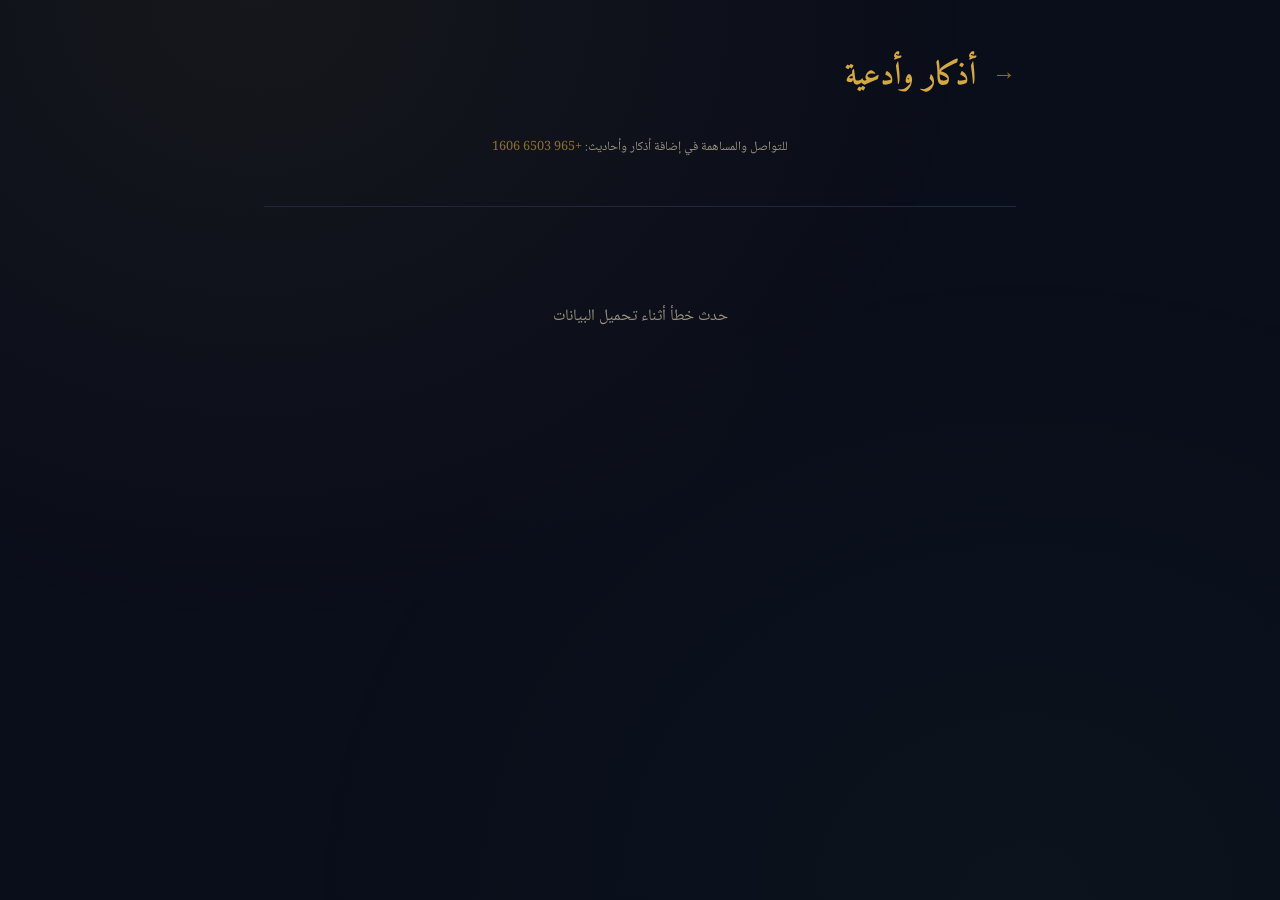
==== src/adhkar.html @ f6ad6798 "feat: add contact info for contributions" ====
<!DOCTYPE html>
<html lang="ar" dir="rtl">
<head>
    <meta charset="UTF-8">
    <meta name="viewport" content="width=device-width, initial-scale=1.0">
    <title>أذكار وأدعية — نور</title>
    <link rel="preconnect" href="https://fonts.googleapis.com">
    <link href="https://fonts.googleapis.com/css2?family=Amiri:wght@400;700&family=Noto+Naskh+Arabic:wght@400;500;600;700&display=swap" rel="stylesheet">
    <style>
        *, *::before, *::after {
            margin: 0;
            padding: 0;
            box-sizing: border-box;
        }

        :root {
            --bg-primary: #0a0e1a;
            --bg-card: #111827;
            --bg-card-hover: #1a2332;
            --gold: #d4a843;
            --gold-light: #f0d48a;
            --gold-dim: #8a6d2b;
            --text-primary: #e8e0d0;
            --text-secondary: #9a917e;
            --border: #1e293b;
            --green: #2d6a4f;
            --green-light: #40916c;
        }

        body {
            font-family: 'Noto Naskh Arabic', serif;
            background: var(--bg-primary);
            color: var(--text-primary);
            min-height: 100vh;
        }

        body::before {
            content: '';
            position: fixed;
            top: 0;
            left: 0;
            width: 100%;
            height: 100%;
            background:
                radial-gradient(ellipse at 20% 0%, rgba(212, 168, 67, 0.06) 0%, transparent 50%),
                radial-gradient(ellipse at 80% 100%, rgba(45, 106, 79, 0.06) 0%, transparent 50%);
            pointer-events: none;
            z-index: 0;
        }

        .container {
            max-width: 800px;
            margin: 0 auto;
            padding: 0 24px;
            position: relative;
            z-index: 1;
        }

        /* Header */
        header {
            padding: 48px 0 32px;
            display: flex;
            align-items: center;
            gap: 16px;
        }

        .back-link {
            color: var(--gold-dim);
            text-decoration: none;
            font-size: 1.5rem;
            transition: color 0.3s;
        }

        .back-link:hover {
            color: var(--gold);
        }

        header h1 {
            font-family: 'Amiri', serif;
            font-size: 2rem;
            font-weight: 700;
            color: var(--gold);
        }

        /* Filters */
        .filters {
            display: flex;
            flex-wrap: wrap;
            gap: 10px;
            margin-bottom: 32px;
            padding-bottom: 24px;
            border-bottom: 1px solid var(--border);
        }

        .filter-btn {
            background: var(--bg-card);
            border: 1px solid var(--border);
            color: var(--text-secondary);
            padding: 8px 20px;
            border-radius: 24px;
            cursor: pointer;
            font-family: 'Noto Naskh Arabic', serif;
            font-size: 0.9rem;
            transition: all 0.3s;
        }

        .filter-btn:hover {
            border-color: var(--gold-dim);
            color: var(--text-primary);
        }

        .filter-btn.active {
            background: rgba(212, 168, 67, 0.12);
            border-color: var(--gold-dim);
            color: var(--gold);
        }

        /* Adhkar list */
        .dhikr-list {
            display: flex;
            flex-direction: column;
            gap: 20px;
            margin-bottom: 80px;
        }

        .dhikr-card {
            background: var(--bg-card);
            border: 1px solid var(--border);
            border-radius: 16px;
            padding: 28px 28px 20px;
            transition: all 0.3s;
        }

        .dhikr-card:hover {
            border-color: var(--gold-dim);
        }

        .dhikr-text {
            font-family: 'Amiri', serif;
            font-size: 1.3rem;
            line-height: 2.2;
            color: var(--text-primary);
            margin-bottom: 16px;
        }

        .dhikr-meta {
            display: flex;
            align-items: center;
            gap: 16px;
            flex-wrap: wrap;
        }

        .dhikr-count {
            background: rgba(212, 168, 67, 0.1);
            border: 1px solid rgba(212, 168, 67, 0.2);
            color: var(--gold);
            padding: 4px 14px;
            border-radius: 20px;
            font-size: 0.8rem;
        }

        .dhikr-source {
            color: var(--text-secondary);
            font-size: 0.8rem;
        }

        .dhikr-tags {
            display: flex;
            gap: 6px;
            margin-right: auto;
        }

        .dhikr-tag {
            background: rgba(45, 106, 79, 0.15);
            border: 1px solid rgba(45, 106, 79, 0.2);
            color: var(--green-light);
            padding: 3px 10px;
            border-radius: 12px;
            font-size: 0.7rem;
        }

        .dhikr-footer {
            margin-top: 14px;
            padding-top: 12px;
            border-top: 1px solid var(--border);
            color: var(--text-secondary);
            font-size: 0.85rem;
            line-height: 1.8;
        }

        .dhikr-footer::before {
            content: '📌 ';
        }

        /* Empty state */
        .empty-state {
            text-align: center;
            padding: 64px 0;
            color: var(--text-secondary);
        }

        /* Loading */
        .loading {
            text-align: center;
            padding: 64px 0;
            color: var(--gold-dim);
            font-size: 1.1rem;
        }

        .spinner {
            display: inline-block;
            width: 32px;
            height: 32px;
            border: 3px solid var(--border);
            border-top-color: var(--gold-dim);
            border-radius: 50%;
            animation: spin 0.8s linear infinite;
            margin-bottom: 16px;
        }

        @keyframes spin {
            to { transform: rotate(360deg); }
        }

        @media (max-width: 640px) {
            header h1 {
                font-size: 1.5rem;
            }

            .dhikr-card {
                padding: 20px;
            }

            .dhikr-text {
                font-size: 1.15rem;
            }

            .filters {
                gap: 8px;
            }

            .filter-btn {
                padding: 6px 14px;
                font-size: 0.8rem;
            }
        }
    </style>
</head>
<body>

    <div class="container">
        <header>
            <a href="index.html" class="back-link">→</a>
            <h1>أذكار وأدعية</h1>
        </header>

        <p style="text-align:center; color:var(--text-secondary); font-size:0.8rem; margin-bottom:24px;">للتواصل والمساهمة في إضافة أذكار وأحاديث: <a href="https://wa.me/96565031606" style="color:var(--gold-dim); text-decoration:none;">+965 6503 1606</a></p>

        <div class="filters" id="filters"></div>

        <div id="dhikr-container">
            <div class="loading">
                <div class="spinner"></div>
                <div>جارٍ التحميل...</div>
            </div>
        </div>
    </div>

    <script>
        const DATA_URL = 'https://raw.githubusercontent.com/Gameman2012/athkar/main/data/adhkar.json';

        let allAdhkar = [];
        let activeTag = 'الكل';

        async function loadAdhkar() {
            try {
                const res = await fetch(DATA_URL);
                const data = await res.json();
                allAdhkar = data.adhkar;
                renderFilters(data.tags);
                renderAdhkar(allAdhkar);
            } catch (err) {
                document.getElementById('dhikr-container').innerHTML =
                    '<div class="empty-state">حدث خطأ أثناء تحميل البيانات</div>';
            }
        }

        function renderFilters(tags) {
            const container = document.getElementById('filters');
            const allBtn = document.createElement('button');
            allBtn.className = 'filter-btn active';
            allBtn.textContent = 'الكل';
            allBtn.onclick = () => filterByTag('الكل');
            container.appendChild(allBtn);

            tags.forEach(tag => {
                const btn = document.createElement('button');
                btn.className = 'filter-btn';
                btn.textContent = tag;
                btn.onclick = () => filterByTag(tag);
                container.appendChild(btn);
            });
        }

        function filterByTag(tag) {
            activeTag = tag;
            document.querySelectorAll('.filter-btn').forEach(btn => {
                btn.classList.toggle('active', btn.textContent === tag);
            });

            if (tag === 'الكل') {
                renderAdhkar(allAdhkar);
            } else {
                const filtered = allAdhkar.filter(d => d.tags.includes(tag));
                renderAdhkar(filtered);
            }
        }

        function renderAdhkar(adhkar) {
            const container = document.getElementById('dhikr-container');

            if (adhkar.length === 0) {
                container.innerHTML = '<div class="empty-state">لا أذكار في هذا التصنيف</div>';
                return;
            }

            container.innerHTML = '<div class="dhikr-list">' + adhkar.map(d => `
                <div class="dhikr-card">
                    <div class="dhikr-text">${d.text}</div>
                    <div class="dhikr-meta">
                        <span class="dhikr-count">التكرار: ${d.count}</span>
                        <span class="dhikr-source">${d.source}</span>
                        <div class="dhikr-tags">
                            ${d.tags.map(t => `<span class="dhikr-tag">${t}</span>`).join('')}
                        </div>
                    </div>
                    ${d.footer ? `<div class="dhikr-footer">${d.footer}</div>` : ''}
                </div>
            `).join('') + '</div>';
        }

        loadAdhkar();
    </script>

</body>
</html>
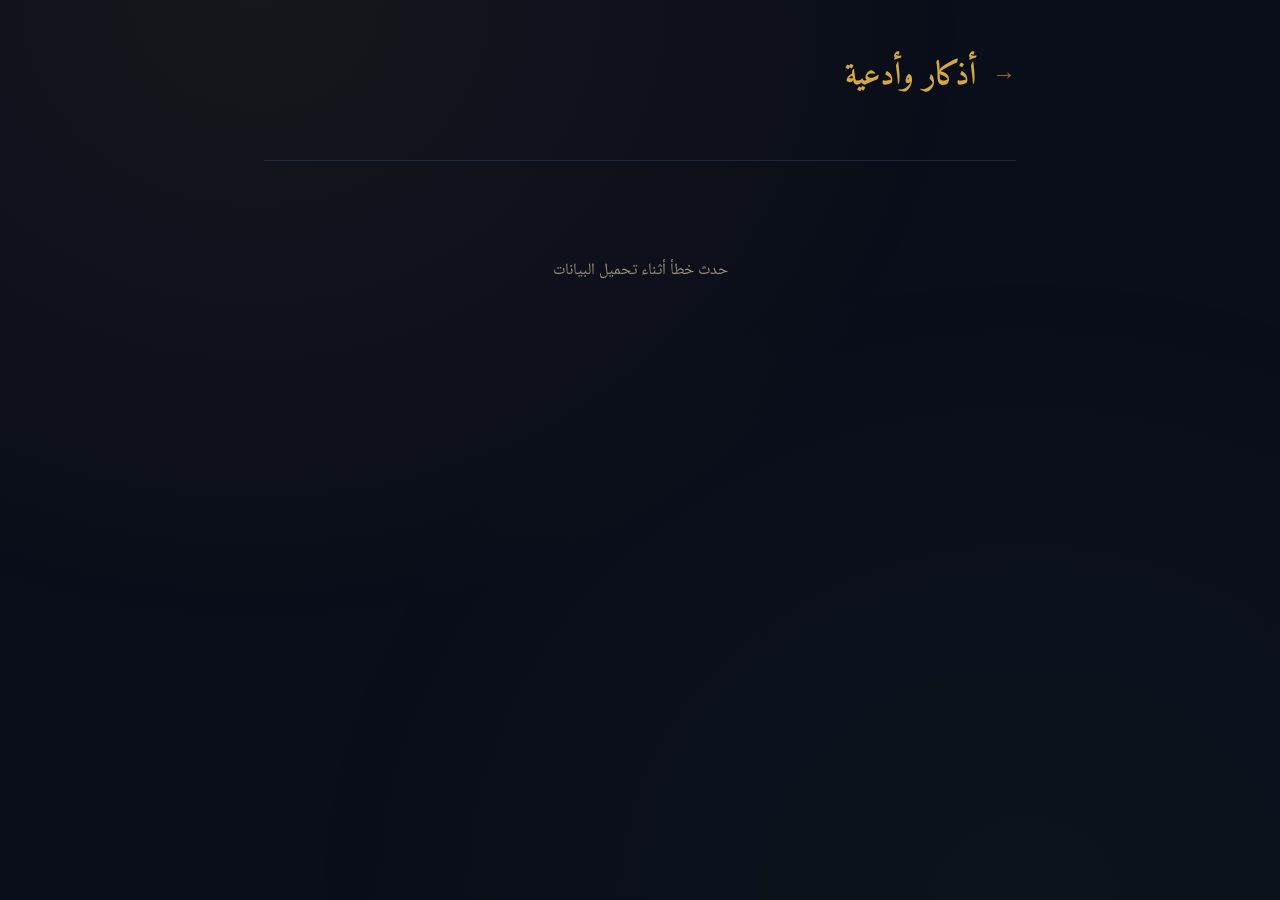
==== commit 19a5f607: "fix: move contact info to main page footer" ====
--- a/src/adhkar.html
+++ b/src/adhkar.html
@@ -254,8 +254,6 @@
             <h1>أذكار وأدعية</h1>
         </header>
 
-        <p style="text-align:center; color:var(--text-secondary); font-size:0.8rem; margin-bottom:24px;">للتواصل والمساهمة في إضافة أذكار وأحاديث: <a href="https://wa.me/96565031606" style="color:var(--gold-dim); text-decoration:none;">+965 6503 1606</a></p>
-
         <div class="filters" id="filters"></div>
 
         <div id="dhikr-container">
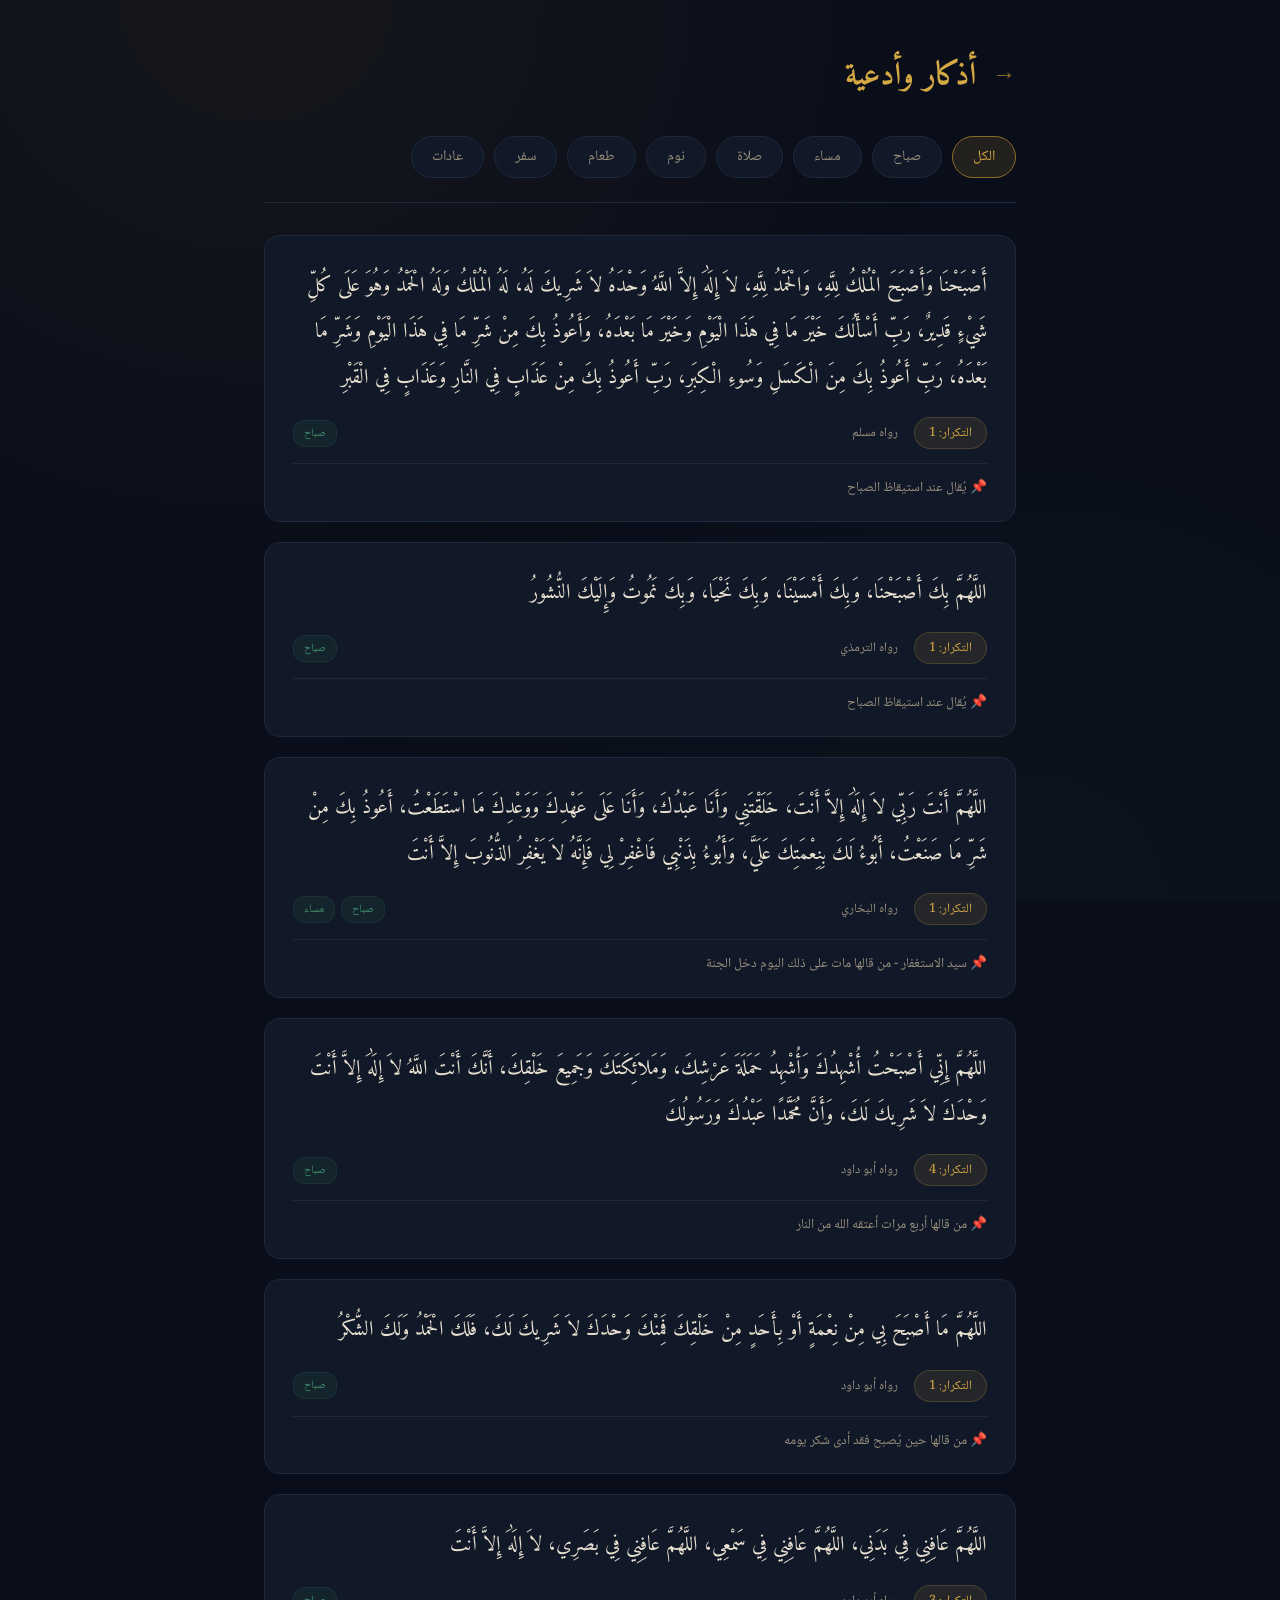
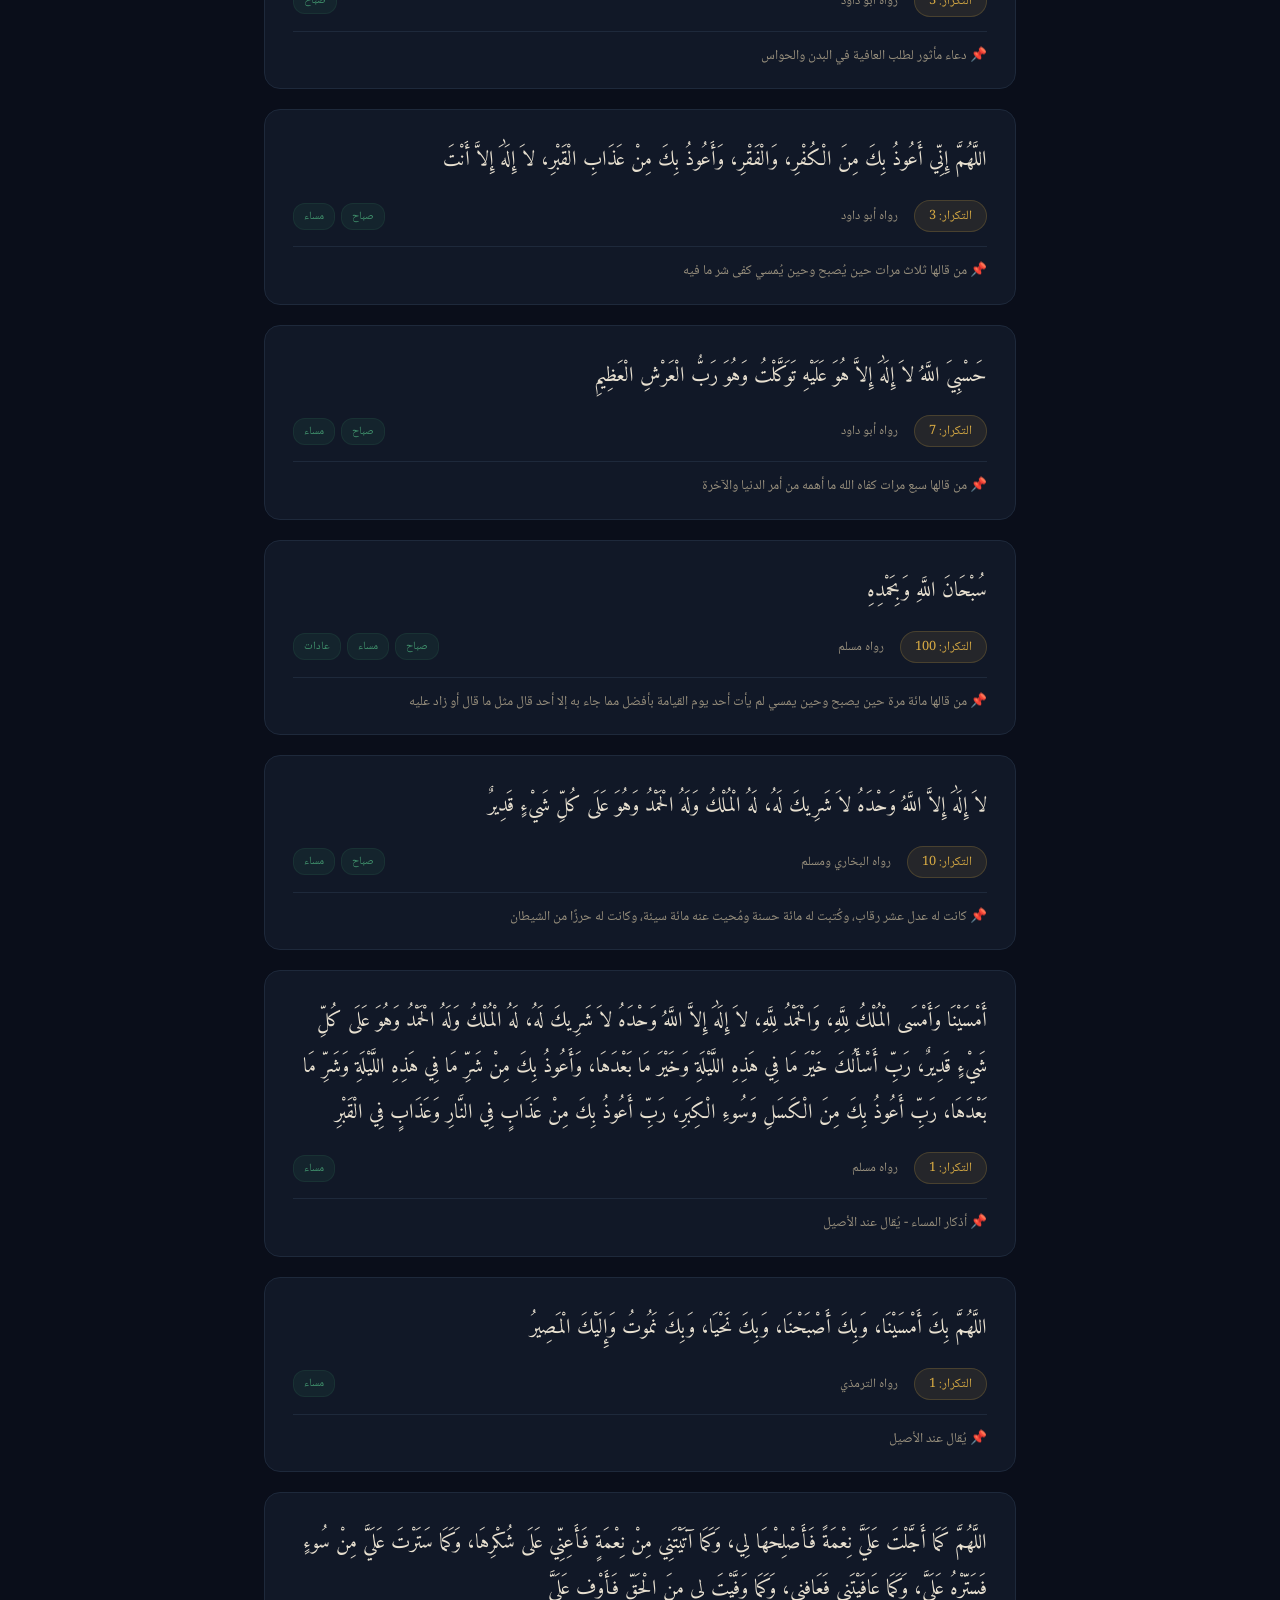
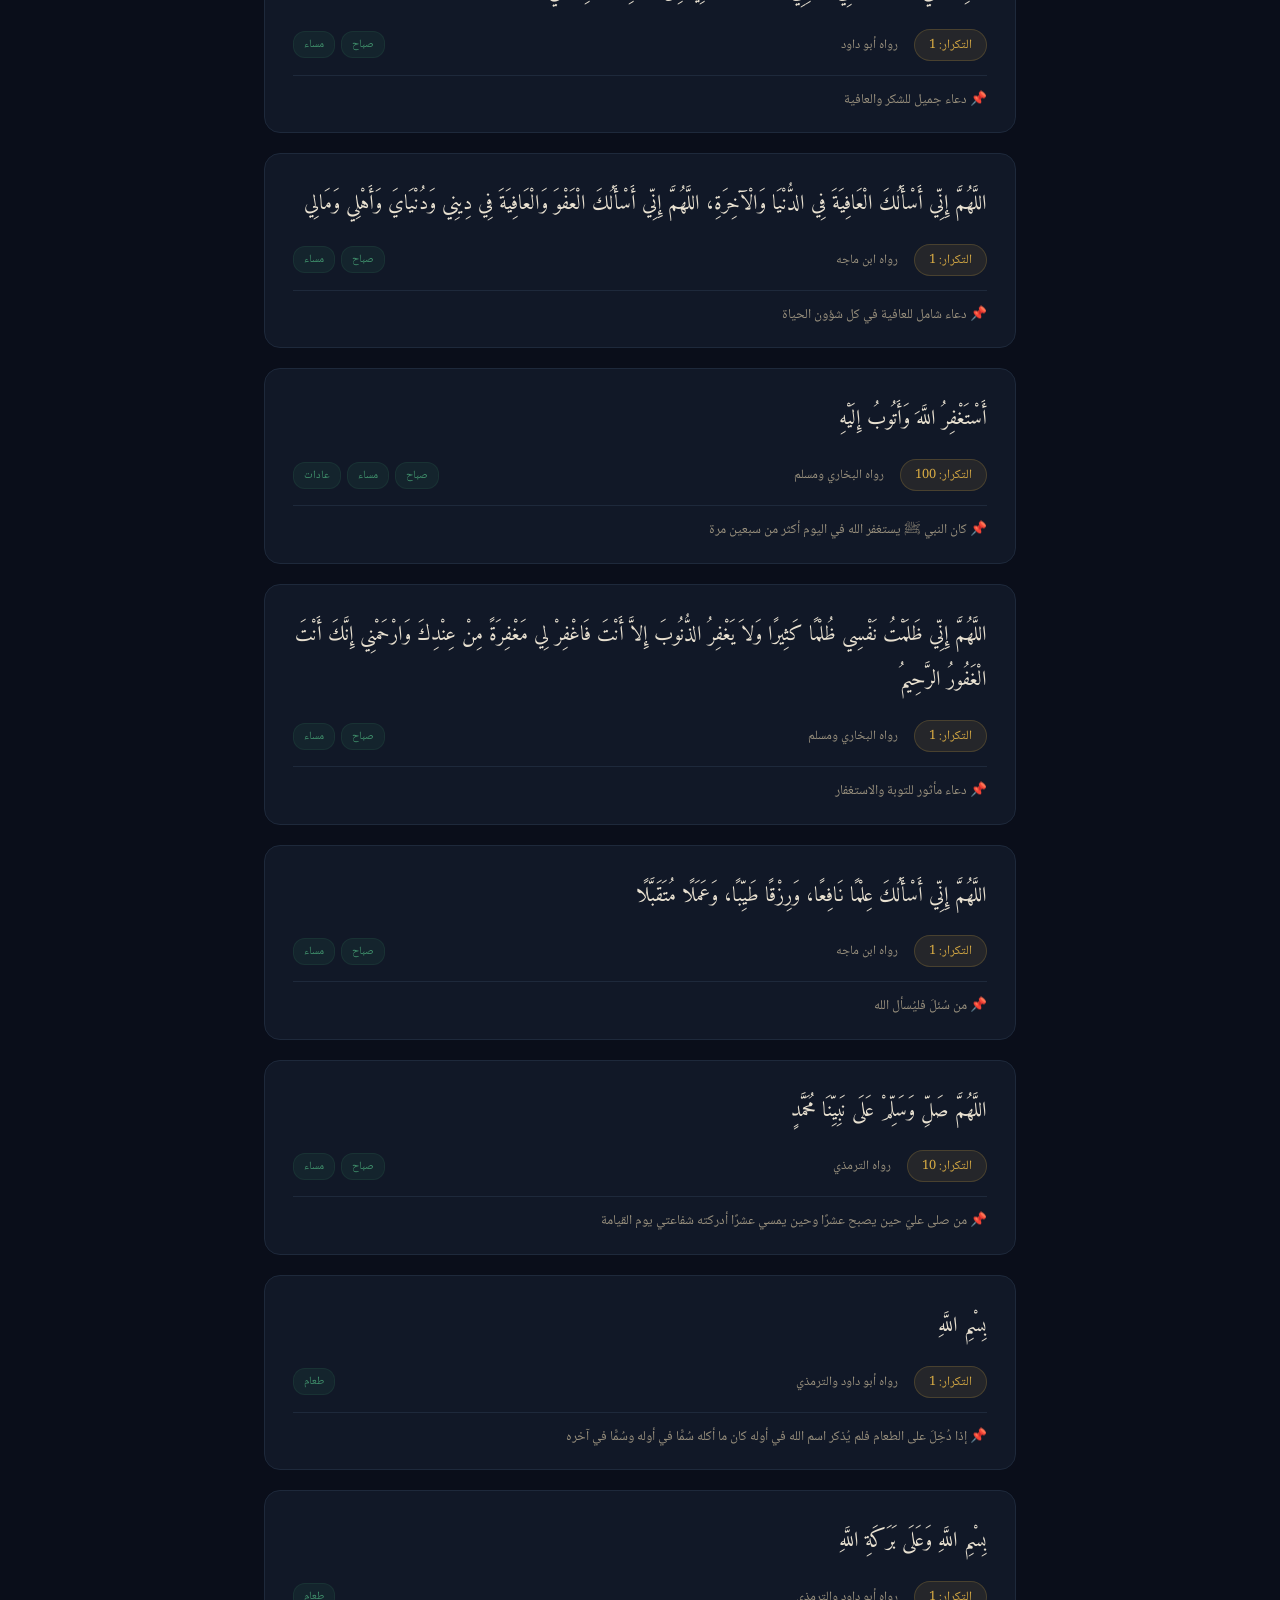
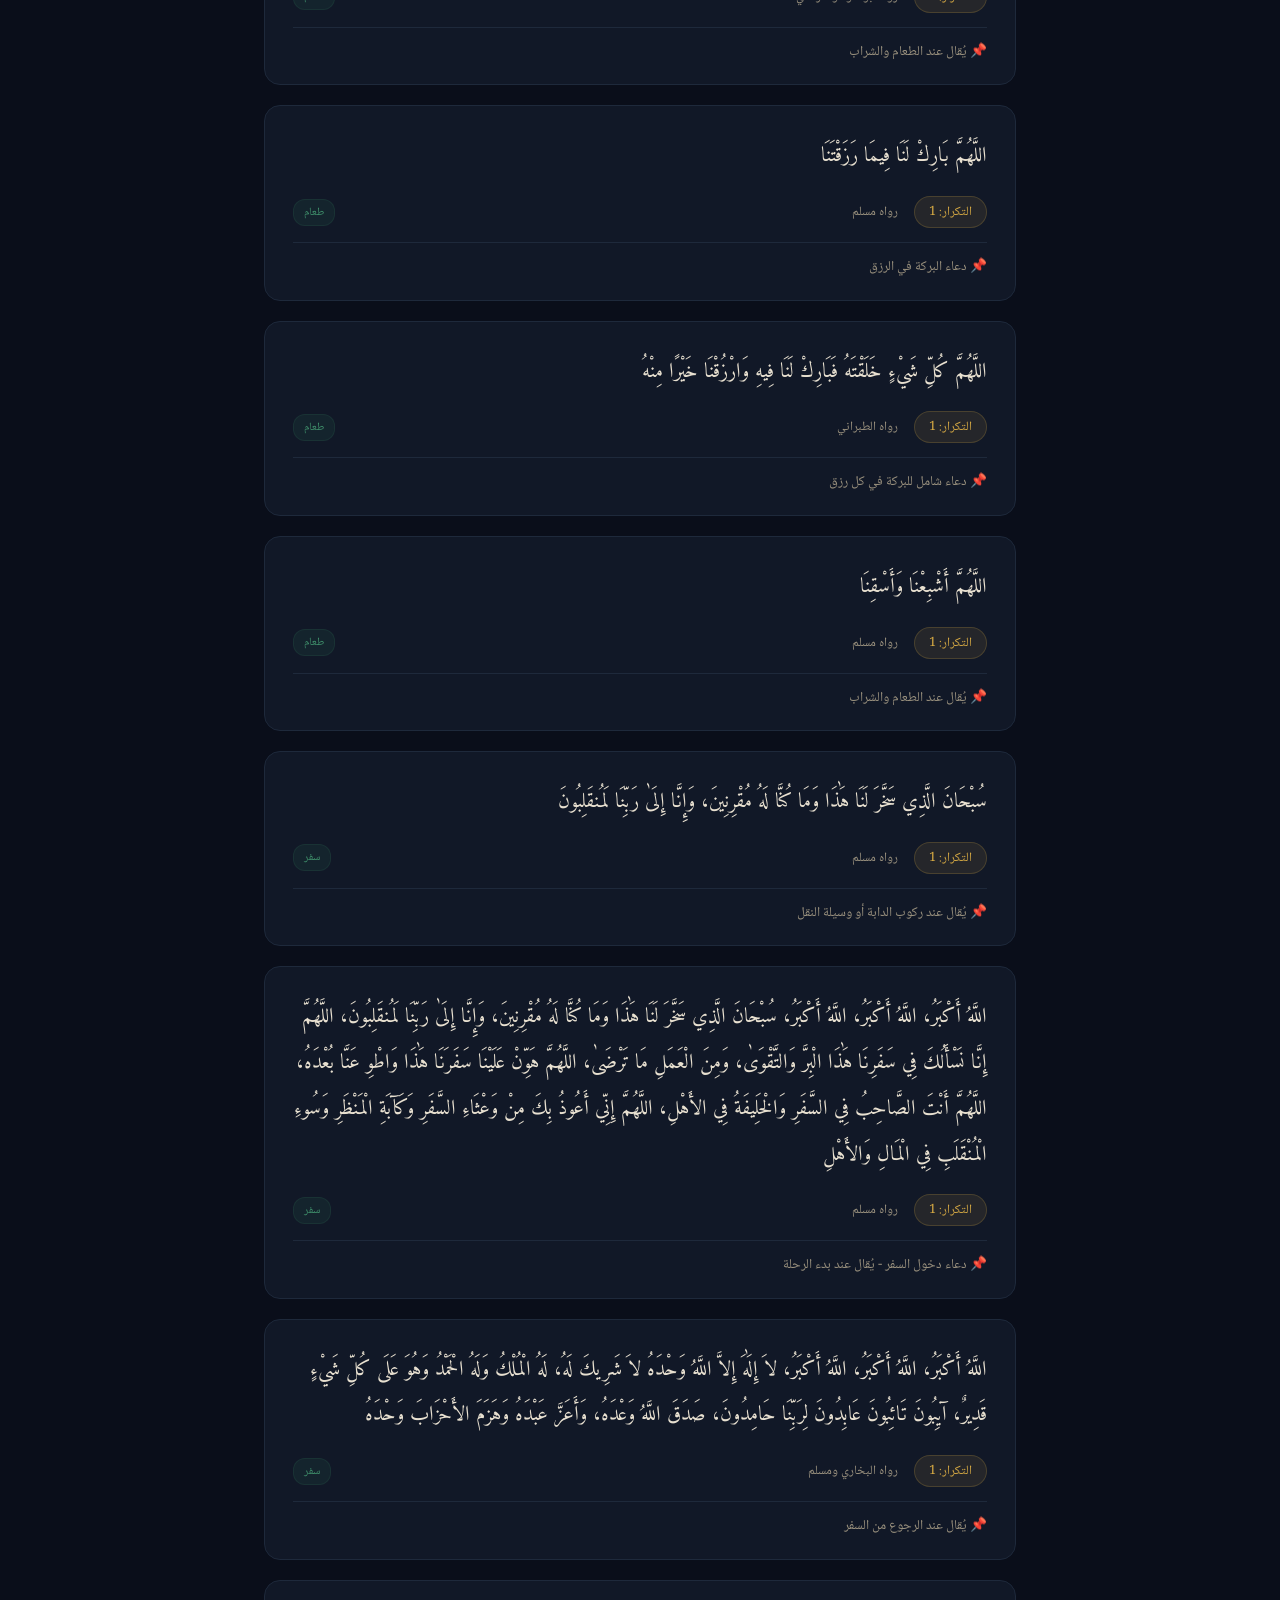
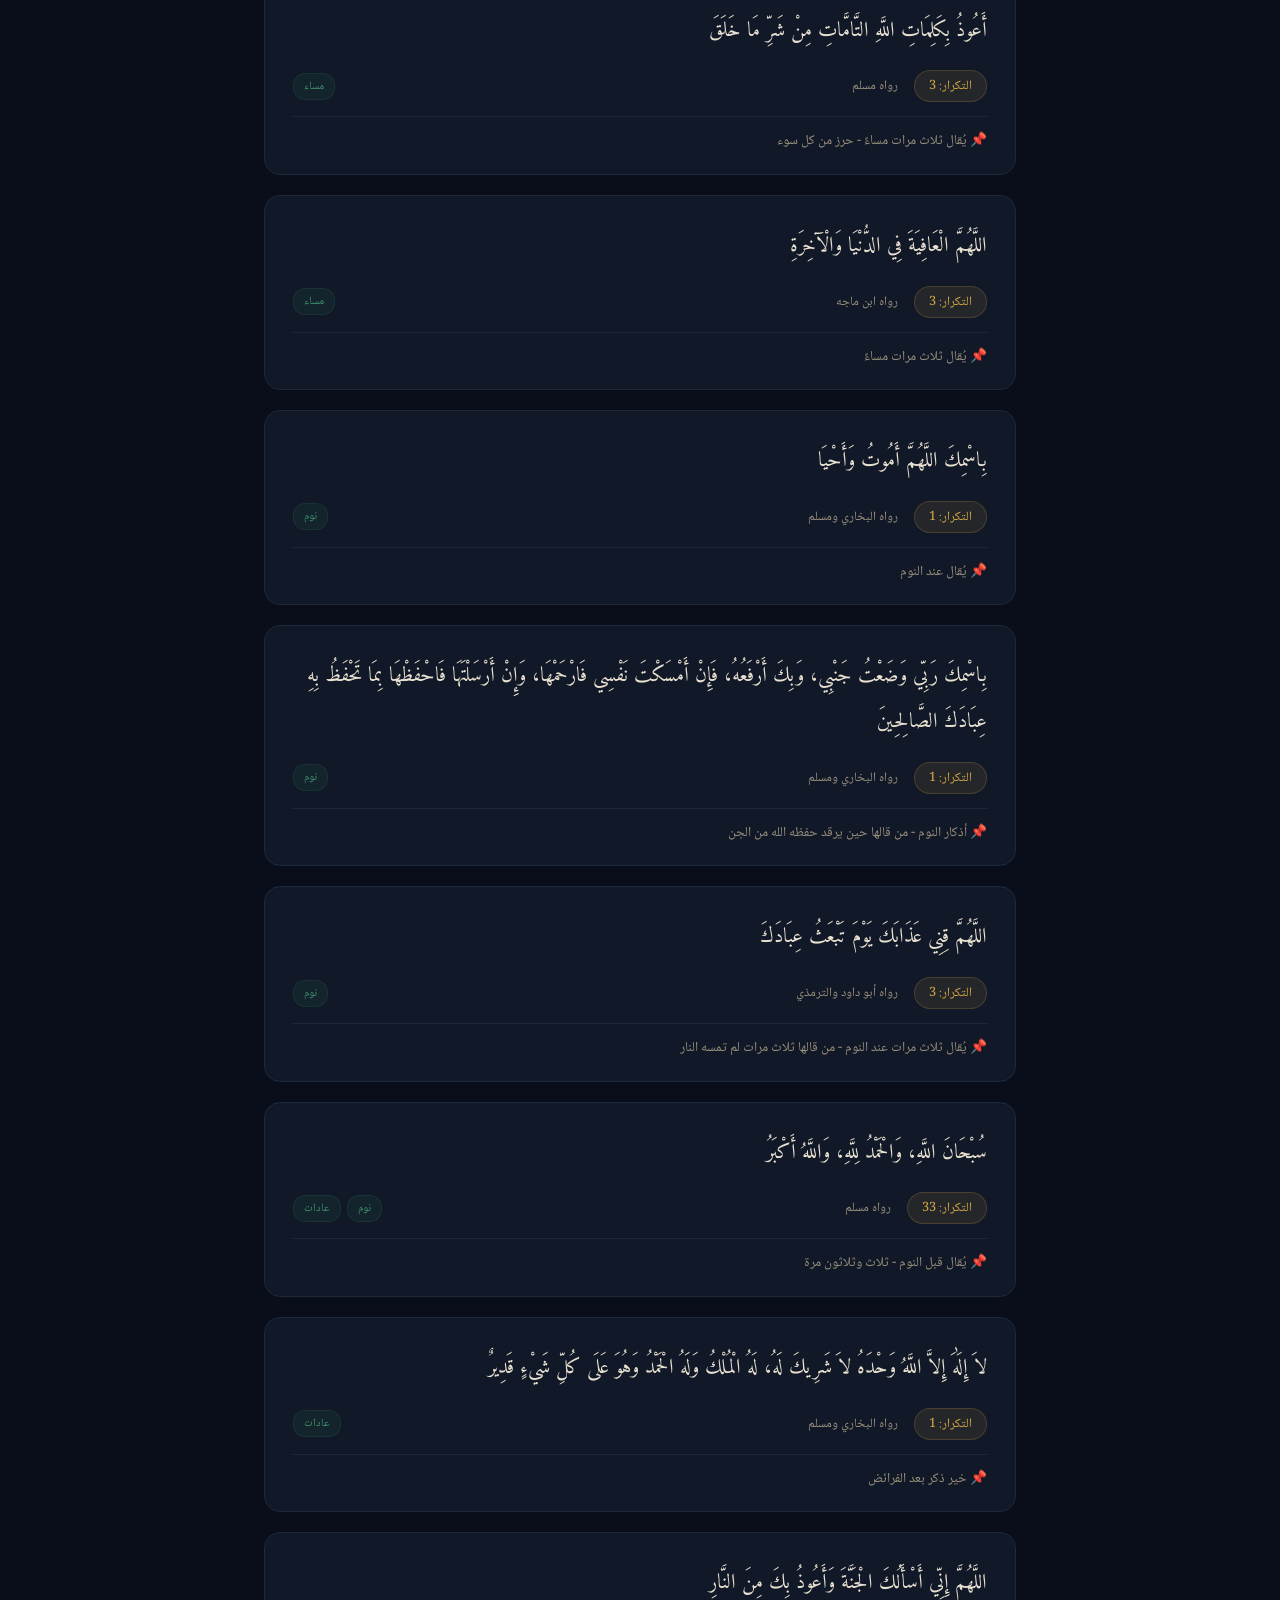
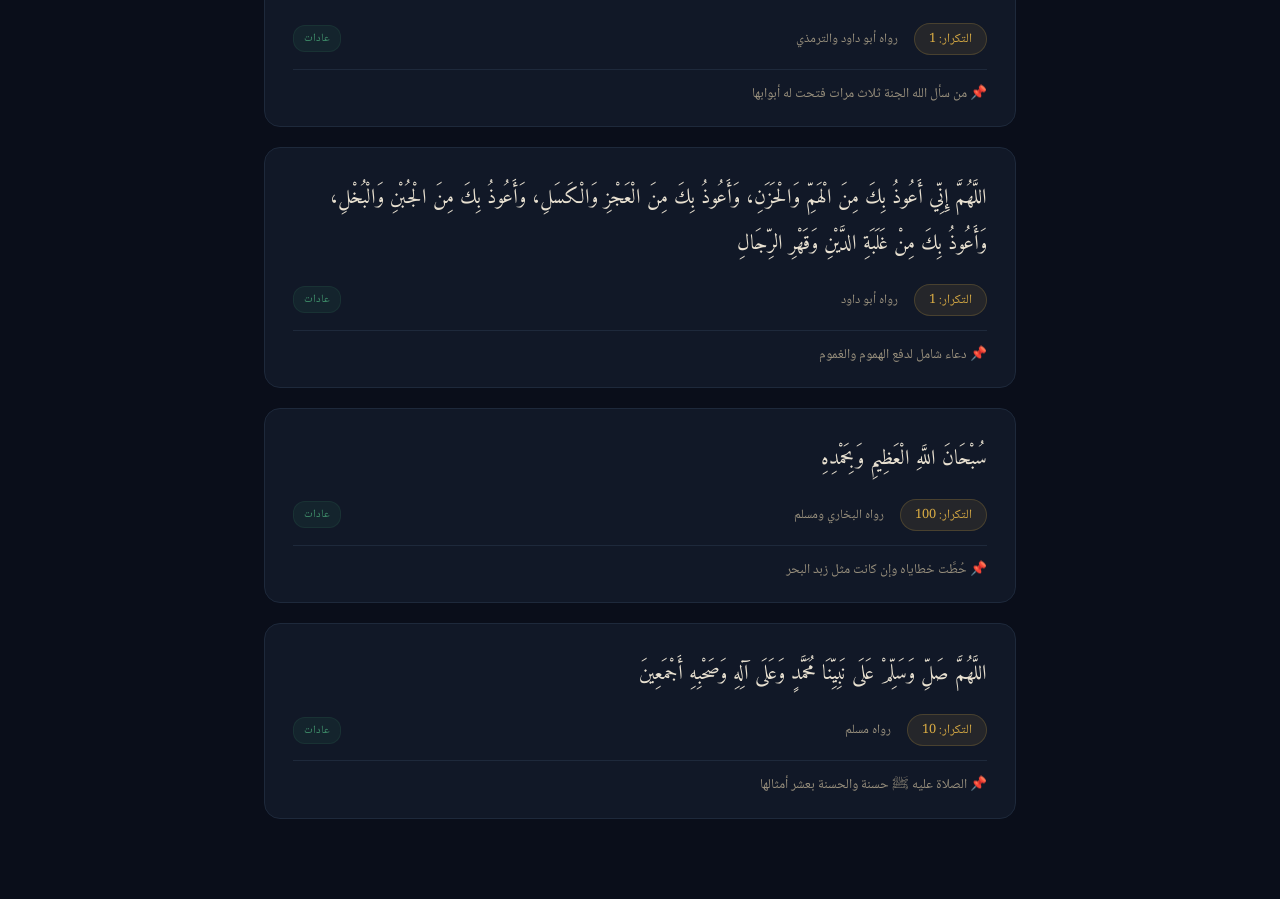
==== commit 5e756408: "fix: add local fallback for data fetch (adhkar + ahadith)" ====
--- a/src/adhkar.html
+++ b/src/adhkar.html
@@ -265,22 +265,34 @@
     </div>
 
     <script>
-        const DATA_URL = 'https://raw.githubusercontent.com/Gameman2012/athkar/main/data/adhkar.json';
+        const DATA_URLS = [
+            'https://raw.githubusercontent.com/Gameman2012/athkar/main/data/adhkar.json',
+            '../data/adhkar.json'
+        ];
 
         let allAdhkar = [];
         let activeTag = 'الكل';
 
         async function loadAdhkar() {
-            try {
-                const res = await fetch(DATA_URL);
-                const data = await res.json();
-                allAdhkar = data.adhkar;
-                renderFilters(data.tags);
-                renderAdhkar(allAdhkar);
-            } catch (err) {
+            let data = null;
+            for (const url of DATA_URLS) {
+                try {
+                    const res = await fetch(url);
+                    if (!res.ok) continue;
+                    data = await res.json();
+                    break;
+                } catch {}
+            }
+
+            if (!data) {
                 document.getElementById('dhikr-container').innerHTML =
                     '<div class="empty-state">حدث خطأ أثناء تحميل البيانات</div>';
-            }
+                return;
+            }
+
+            allAdhkar = data.adhkar;
+            renderFilters(data.tags);
+            renderAdhkar(allAdhkar);
         }
 
         function renderFilters(tags) {
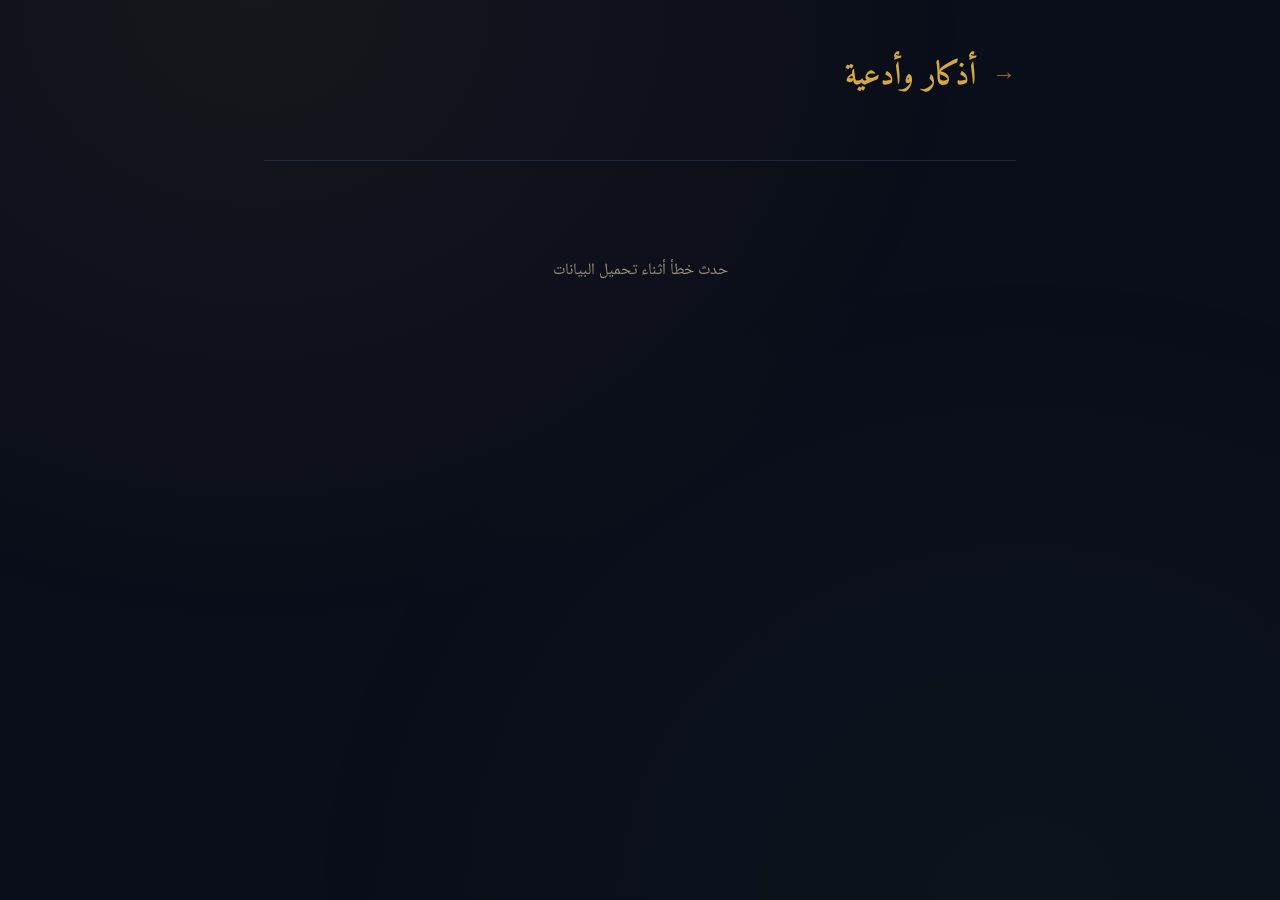
==== commit ddd21983: "fix: remove fallback, use raw GitHub URL only" ====
--- a/src/adhkar.html
+++ b/src/adhkar.html
@@ -265,34 +265,22 @@
     </div>
 
     <script>
-        const DATA_URLS = [
-            'https://raw.githubusercontent.com/Gameman2012/athkar/main/data/adhkar.json',
-            '../data/adhkar.json'
-        ];
+        const DATA_URL = 'https://raw.githubusercontent.com/Gameman2012/athkar/main/data/adhkar.json';
 
         let allAdhkar = [];
         let activeTag = 'الكل';
 
         async function loadAdhkar() {
-            let data = null;
-            for (const url of DATA_URLS) {
-                try {
-                    const res = await fetch(url);
-                    if (!res.ok) continue;
-                    data = await res.json();
-                    break;
-                } catch {}
-            }
-
-            if (!data) {
+            try {
+                const res = await fetch(DATA_URL);
+                const data = await res.json();
+                allAdhkar = data.adhkar;
+                renderFilters(data.tags);
+                renderAdhkar(allAdhkar);
+            } catch (err) {
                 document.getElementById('dhikr-container').innerHTML =
                     '<div class="empty-state">حدث خطأ أثناء تحميل البيانات</div>';
-                return;
-            }
-
-            allAdhkar = data.adhkar;
-            renderFilters(data.tags);
-            renderAdhkar(allAdhkar);
+            }
         }
 
         function renderFilters(tags) {
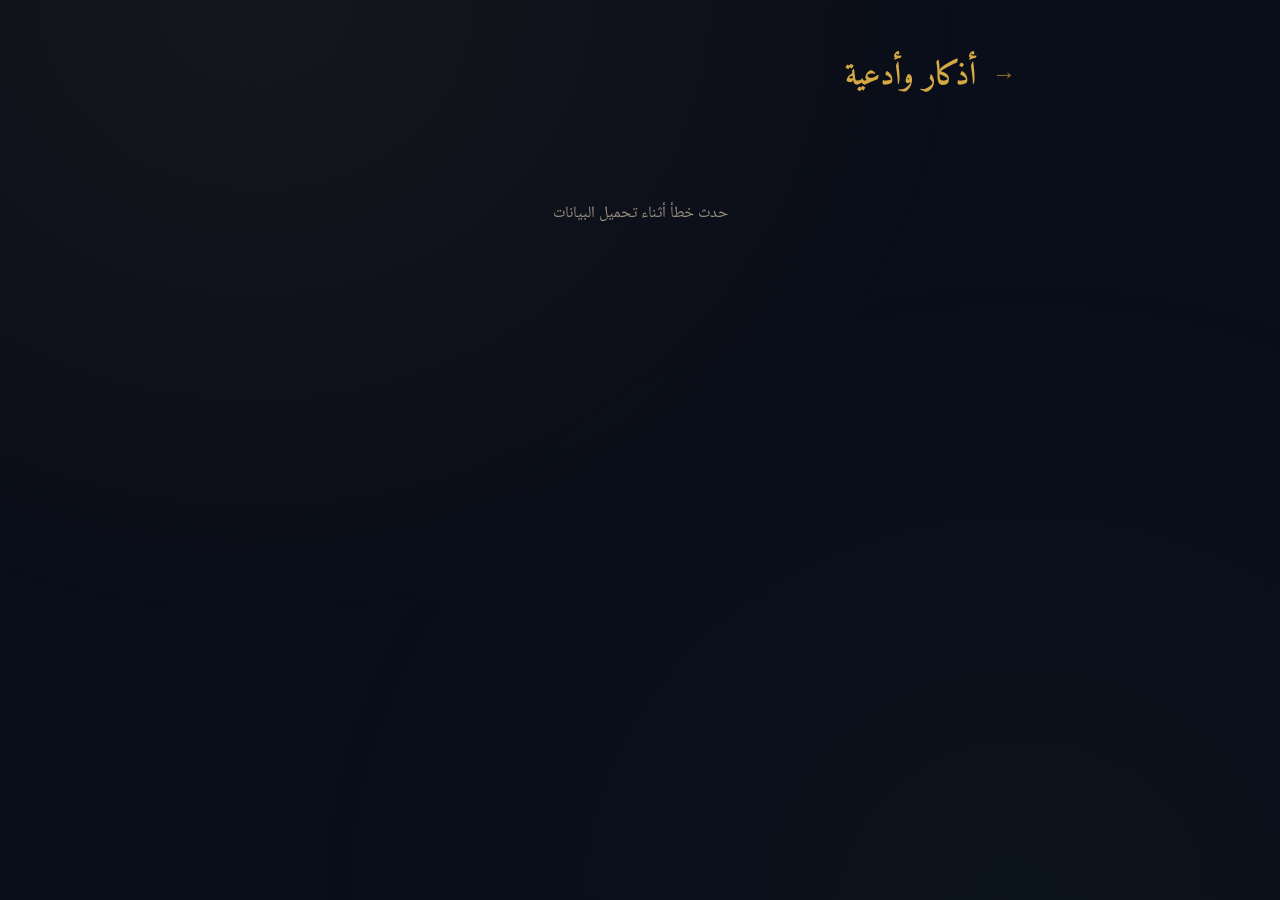
==== commit 8259fe1b: "feat: تحديث شامل للموقع + إضافة نظام التصميم + ملفات التخطيط - تحديث جميع الصفحات التسع (index, adhk" ====
--- a/src/adhkar.html
+++ b/src/adhkar.html
@@ -6,245 +6,7 @@
     <title>أذكار وأدعية — نور</title>
     <link rel="preconnect" href="https://fonts.googleapis.com">
     <link href="https://fonts.googleapis.com/css2?family=Amiri:wght@400;700&family=Noto+Naskh+Arabic:wght@400;500;600;700&display=swap" rel="stylesheet">
-    <style>
-        *, *::before, *::after {
-            margin: 0;
-            padding: 0;
-            box-sizing: border-box;
-        }
-
-        :root {
-            --bg-primary: #0a0e1a;
-            --bg-card: #111827;
-            --bg-card-hover: #1a2332;
-            --gold: #d4a843;
-            --gold-light: #f0d48a;
-            --gold-dim: #8a6d2b;
-            --text-primary: #e8e0d0;
-            --text-secondary: #9a917e;
-            --border: #1e293b;
-            --green: #2d6a4f;
-            --green-light: #40916c;
-        }
-
-        body {
-            font-family: 'Noto Naskh Arabic', serif;
-            background: var(--bg-primary);
-            color: var(--text-primary);
-            min-height: 100vh;
-        }
-
-        body::before {
-            content: '';
-            position: fixed;
-            top: 0;
-            left: 0;
-            width: 100%;
-            height: 100%;
-            background:
-                radial-gradient(ellipse at 20% 0%, rgba(212, 168, 67, 0.06) 0%, transparent 50%),
-                radial-gradient(ellipse at 80% 100%, rgba(45, 106, 79, 0.06) 0%, transparent 50%);
-            pointer-events: none;
-            z-index: 0;
-        }
-
-        .container {
-            max-width: 800px;
-            margin: 0 auto;
-            padding: 0 24px;
-            position: relative;
-            z-index: 1;
-        }
-
-        /* Header */
-        header {
-            padding: 48px 0 32px;
-            display: flex;
-            align-items: center;
-            gap: 16px;
-        }
-
-        .back-link {
-            color: var(--gold-dim);
-            text-decoration: none;
-            font-size: 1.5rem;
-            transition: color 0.3s;
-        }
-
-        .back-link:hover {
-            color: var(--gold);
-        }
-
-        header h1 {
-            font-family: 'Amiri', serif;
-            font-size: 2rem;
-            font-weight: 700;
-            color: var(--gold);
-        }
-
-        /* Filters */
-        .filters {
-            display: flex;
-            flex-wrap: wrap;
-            gap: 10px;
-            margin-bottom: 32px;
-            padding-bottom: 24px;
-            border-bottom: 1px solid var(--border);
-        }
-
-        .filter-btn {
-            background: var(--bg-card);
-            border: 1px solid var(--border);
-            color: var(--text-secondary);
-            padding: 8px 20px;
-            border-radius: 24px;
-            cursor: pointer;
-            font-family: 'Noto Naskh Arabic', serif;
-            font-size: 0.9rem;
-            transition: all 0.3s;
-        }
-
-        .filter-btn:hover {
-            border-color: var(--gold-dim);
-            color: var(--text-primary);
-        }
-
-        .filter-btn.active {
-            background: rgba(212, 168, 67, 0.12);
-            border-color: var(--gold-dim);
-            color: var(--gold);
-        }
-
-        /* Adhkar list */
-        .dhikr-list {
-            display: flex;
-            flex-direction: column;
-            gap: 20px;
-            margin-bottom: 80px;
-        }
-
-        .dhikr-card {
-            background: var(--bg-card);
-            border: 1px solid var(--border);
-            border-radius: 16px;
-            padding: 28px 28px 20px;
-            transition: all 0.3s;
-        }
-
-        .dhikr-card:hover {
-            border-color: var(--gold-dim);
-        }
-
-        .dhikr-text {
-            font-family: 'Amiri', serif;
-            font-size: 1.3rem;
-            line-height: 2.2;
-            color: var(--text-primary);
-            margin-bottom: 16px;
-        }
-
-        .dhikr-meta {
-            display: flex;
-            align-items: center;
-            gap: 16px;
-            flex-wrap: wrap;
-        }
-
-        .dhikr-count {
-            background: rgba(212, 168, 67, 0.1);
-            border: 1px solid rgba(212, 168, 67, 0.2);
-            color: var(--gold);
-            padding: 4px 14px;
-            border-radius: 20px;
-            font-size: 0.8rem;
-        }
-
-        .dhikr-source {
-            color: var(--text-secondary);
-            font-size: 0.8rem;
-        }
-
-        .dhikr-tags {
-            display: flex;
-            gap: 6px;
-            margin-right: auto;
-        }
-
-        .dhikr-tag {
-            background: rgba(45, 106, 79, 0.15);
-            border: 1px solid rgba(45, 106, 79, 0.2);
-            color: var(--green-light);
-            padding: 3px 10px;
-            border-radius: 12px;
-            font-size: 0.7rem;
-        }
-
-        .dhikr-footer {
-            margin-top: 14px;
-            padding-top: 12px;
-            border-top: 1px solid var(--border);
-            color: var(--text-secondary);
-            font-size: 0.85rem;
-            line-height: 1.8;
-        }
-
-        .dhikr-footer::before {
-            content: '📌 ';
-        }
-
-        /* Empty state */
-        .empty-state {
-            text-align: center;
-            padding: 64px 0;
-            color: var(--text-secondary);
-        }
-
-        /* Loading */
-        .loading {
-            text-align: center;
-            padding: 64px 0;
-            color: var(--gold-dim);
-            font-size: 1.1rem;
-        }
-
-        .spinner {
-            display: inline-block;
-            width: 32px;
-            height: 32px;
-            border: 3px solid var(--border);
-            border-top-color: var(--gold-dim);
-            border-radius: 50%;
-            animation: spin 0.8s linear infinite;
-            margin-bottom: 16px;
-        }
-
-        @keyframes spin {
-            to { transform: rotate(360deg); }
-        }
-
-        @media (max-width: 640px) {
-            header h1 {
-                font-size: 1.5rem;
-            }
-
-            .dhikr-card {
-                padding: 20px;
-            }
-
-            .dhikr-text {
-                font-size: 1.15rem;
-            }
-
-            .filters {
-                gap: 8px;
-            }
-
-            .filter-btn {
-                padding: 6px 14px;
-                font-size: 0.8rem;
-            }
-        }
-    </style>
+    <link rel="stylesheet" href="../design sys/style.css">
 </head>
 <body>
 
@@ -266,14 +28,36 @@
 
     <script>
         const DATA_URL = 'https://raw.githubusercontent.com/Gameman2012/athkar/main/data/adhkar.json';
+        const CACHE_KEY = 'adhkar_cache';
+        const CACHE_TTL = 24 * 60 * 60 * 1000;
 
         let allAdhkar = [];
         let activeTag = 'الكل';
 
+        function getCached() {
+            try {
+                const c = JSON.parse(localStorage.getItem(CACHE_KEY));
+                if (c && Date.now() - c.ts < CACHE_TTL) return c.data;
+            } catch {}
+            return null;
+        }
+
+        function setCache(data) {
+            try { localStorage.setItem(CACHE_KEY, JSON.stringify({ ts: Date.now(), data })); } catch {}
+        }
+
         async function loadAdhkar() {
+            const cached = getCached();
+            if (cached) {
+                allAdhkar = cached.adhkar;
+                renderFilters(cached.tags);
+                renderAdhkar(allAdhkar);
+                return;
+            }
             try {
                 const res = await fetch(DATA_URL);
                 const data = await res.json();
+                setCache(data);
                 allAdhkar = data.adhkar;
                 renderFilters(data.tags);
                 renderAdhkar(allAdhkar);
--- a/design sys/style.css
+++ b/design sys/style.css
@@ -0,0 +1,1313 @@
+/* ============================================
+   نور — Design System
+   Shared Stylesheet
+   ============================================ */
+
+/* ========== RESET ========== */
+*, *::before, *::after {
+    margin: 0;
+    padding: 0;
+    box-sizing: border-box;
+}
+
+/* ========== CSS VARIABLES ========== */
+:root {
+    /* Backgrounds */
+    --bg-primary: #0a0e1a;
+    --bg-card: #111827;
+    --bg-card-hover: #1a2332;
+
+    /* Gold (Brand) */
+    --gold: #d4a843;
+    --gold-light: #f0d48a;
+    --gold-dim: #8a6d2b;
+
+    /* Text */
+    --text-primary: #e8e0d0;
+    --text-secondary: #9a917e;
+
+    /* Border */
+    --border: #1e293b;
+
+    /* Green (Accent) */
+    --green: #2d6a4f;
+    --green-light: #40916c;
+
+    /* Semantic */
+    --weak: #e57373;
+    --weak-bg: rgba(180, 60, 60, 0.1);
+
+    /* Spacing */
+    --space-xs: 4px;
+    --space-sm: 8px;
+    --space-md: 16px;
+    --space-lg: 24px;
+    --space-xl: 32px;
+    --space-2xl: 48px;
+
+    /* Radius */
+    --radius-sm: 10px;
+    --radius-md: 16px;
+    --radius-lg: 20px;
+    --radius-pill: 24px;
+    --radius-full: 50%;
+
+    /* Shadows */
+    --shadow-card: 0 4px 24px rgba(0, 0, 0, 0.3);
+    --shadow-hover: 0 12px 40px rgba(0, 0, 0, 0.3), 0 0 60px rgba(212, 168, 67, 0.05);
+    --shadow-glow: 0 0 40px rgba(212, 168, 67, 0.2);
+    --shadow-heavy: 0 20px 50px rgba(0, 0, 0, 0.7);
+}
+
+/* ========== BASE ========== */
+body {
+    font-family: 'Noto Naskh Arabic', serif;
+    background: var(--bg-primary);
+    color: var(--text-primary);
+    min-height: 100vh;
+    overflow-x: hidden;
+}
+
+body::before {
+    content: '';
+    position: fixed;
+    top: 0;
+    left: 0;
+    width: 100%;
+    height: 100%;
+    background:
+        radial-gradient(ellipse at 20% 0%, rgba(212, 168, 67, 0.06) 0%, transparent 50%),
+        radial-gradient(ellipse at 80% 100%, rgba(45, 106, 79, 0.06) 0%, transparent 50%);
+    pointer-events: none;
+    z-index: 0;
+}
+
+/* ========== LAYOUT ========== */
+.container {
+    max-width: 800px;
+    margin: 0 auto;
+    padding: 0 24px;
+    position: relative;
+    z-index: 1;
+}
+
+.container-wide {
+    max-width: 960px;
+    margin: 0 auto;
+    padding: 0 24px;
+    position: relative;
+    z-index: 1;
+}
+
+.container-narrow {
+    max-width: 600px;
+    margin: 0 auto;
+    padding: 0 24px;
+    position: relative;
+    z-index: 1;
+}
+
+/* ========== HEADER ========== */
+header {
+    padding: 48px 0 32px;
+    display: flex;
+    align-items: center;
+    gap: 16px;
+}
+
+header h1 {
+    font-family: 'Amiri', serif;
+    font-size: 2rem;
+    font-weight: 700;
+    color: var(--gold);
+    flex: 1;
+}
+
+.back-link {
+    color: var(--gold-dim);
+    text-decoration: none;
+    font-size: 1.5rem;
+    transition: color 0.3s;
+}
+
+.back-link:hover {
+    color: var(--gold);
+}
+
+/* ========== CARDS ========== */
+.card {
+    background: var(--bg-card);
+    border: 1px solid var(--border);
+    border-radius: var(--radius-md);
+    padding: 40px 32px;
+    text-align: center;
+    transition: all 0.4s ease;
+    position: relative;
+    overflow: hidden;
+    display: flex;
+    flex-direction: column;
+    align-items: center;
+    gap: 16px;
+}
+
+.card::before {
+    content: '';
+    position: absolute;
+    top: 0;
+    left: 20%;
+    width: 60%;
+    height: 2px;
+    background: linear-gradient(90deg, transparent, var(--gold-dim), transparent);
+    opacity: 0;
+    transition: opacity 0.4s ease;
+}
+
+.card:hover {
+    background: var(--bg-card-hover);
+    border-color: var(--gold-dim);
+    transform: translateY(-4px);
+    box-shadow: var(--shadow-hover);
+}
+
+.card:hover::before {
+    opacity: 1;
+}
+
+.card-icon {
+    width: 64px;
+    height: 64px;
+    border-radius: var(--radius-full);
+    background: rgba(212, 168, 67, 0.08);
+    border: 1px solid rgba(212, 168, 67, 0.15);
+    font-size: 1.8rem;
+    display: flex;
+    align-items: center;
+    justify-content: center;
+    transition: all 0.4s ease;
+}
+
+.card:hover .card-icon {
+    background: rgba(212, 168, 67, 0.15);
+    border-color: var(--gold-dim);
+    transform: scale(1.05);
+}
+
+.card-title {
+    font-family: 'Amiri', serif;
+    font-size: 1.4rem;
+    font-weight: 700;
+    color: var(--gold);
+}
+
+.card-desc {
+    font-size: 0.9rem;
+    color: var(--text-secondary);
+    line-height: 1.8;
+}
+
+.card-full {
+    grid-column: 1 / -1;
+    max-width: 468px;
+    justify-self: center;
+}
+
+/* Cards Grid */
+.cards {
+    display: grid;
+    grid-template-columns: repeat(2, 1fr);
+    gap: 16px;
+    margin-bottom: 32px;
+}
+
+/* ========== DHIKR / HADITH CARD ========== */
+.dhikr-card {
+    background: var(--bg-card);
+    border: 1px solid var(--border);
+    border-radius: var(--radius-md);
+    padding: 28px 28px 20px;
+    transition: all 0.3s;
+}
+
+.dhikr-card:hover {
+    border-color: var(--gold-dim);
+}
+
+.dhikr-text {
+    font-family: 'Amiri', serif;
+    font-size: 1.3rem;
+    line-height: 2.2;
+    color: var(--text-primary);
+    text-align: center;
+    margin-bottom: 16px;
+}
+
+.dhikr-source {
+    font-size: 0.8rem;
+    color: var(--text-secondary);
+    text-align: center;
+}
+
+.dhikr-footer {
+    font-size: 0.85rem;
+    color: var(--text-secondary);
+    text-align: center;
+    line-height: 1.8;
+    margin-top: 12px;
+}
+
+.dhikr-tags {
+    display: flex;
+    gap: 8px;
+    justify-content: center;
+    margin-top: 12px;
+    flex-wrap: wrap;
+}
+
+.dhikr-tag {
+    background: var(--bg-card-hover);
+    border: 1px solid var(--border);
+    border-radius: 12px;
+    padding: 4px 12px;
+    font-size: 0.7rem;
+    color: var(--text-secondary);
+}
+
+/* ========== HADITH SPECIFIC ========== */
+.hadith-text {
+    font-family: 'Amiri', serif;
+    font-size: 1.3rem;
+    line-height: 2.2;
+    color: var(--text-primary);
+    text-align: center;
+    margin-bottom: 16px;
+}
+
+.hadith-source {
+    font-size: 0.8rem;
+    color: var(--text-secondary);
+    text-align: center;
+}
+
+.hadith-grade {
+    display: inline-block;
+    padding: 4px 12px;
+    border-radius: 12px;
+    font-size: 0.7rem;
+    margin-top: 8px;
+}
+
+.hadith-grade.صحيح {
+    background: rgba(45, 106, 79, 0.2);
+    color: var(--green-light);
+}
+
+.hadith-grade.حسن {
+    background: rgba(212, 168, 67, 0.15);
+    color: var(--gold);
+}
+
+.hadith-grade.ضعيف {
+    background: var(--weak-bg);
+    color: var(--weak);
+}
+
+/* ========== FILTER BUTTONS ========== */
+.filter-bar {
+    display: flex;
+    gap: 8px;
+    flex-wrap: wrap;
+    margin-bottom: 24px;
+}
+
+.filter-btn {
+    background: var(--bg-card);
+    border: 1px solid var(--border);
+    color: var(--text-secondary);
+    padding: 8px 20px;
+    border-radius: var(--radius-pill);
+    font-family: 'Noto Naskh Arabic', serif;
+    font-size: 0.9rem;
+    cursor: pointer;
+    transition: all 0.3s;
+    white-space: nowrap;
+}
+
+.filter-btn:hover {
+    border-color: var(--gold-dim);
+    color: var(--text-primary);
+}
+
+.filter-btn.active {
+    background: rgba(212, 168, 67, 0.12);
+    border-color: var(--gold-dim);
+    color: var(--gold);
+}
+
+/* ========== BUTTONS ========== */
+.btn-primary {
+    background: var(--gold);
+    border: none;
+    color: var(--bg-primary);
+    padding: 10px 28px;
+    border-radius: var(--radius-pill);
+    font-family: 'Noto Naskh Arabic', serif;
+    font-size: 0.95rem;
+    font-weight: 600;
+    cursor: pointer;
+    transition: all 0.3s;
+}
+
+.btn-primary:hover {
+    background: var(--gold-light);
+}
+
+.btn-secondary {
+    background: none;
+    border: 1px solid var(--border);
+    color: var(--text-secondary);
+    padding: 10px 28px;
+    border-radius: var(--radius-pill);
+    font-family: 'Noto Naskh Arabic', serif;
+    font-size: 0.95rem;
+    cursor: pointer;
+    transition: all 0.3s;
+}
+
+.btn-secondary:hover {
+    border-color: var(--gold-dim);
+    color: var(--text-primary);
+}
+
+.btn-outline {
+    background: transparent;
+    color: var(--gold-dim);
+    border: 1px solid var(--border);
+    padding: 8px 20px;
+    border-radius: var(--radius-sm);
+    font-family: 'Noto Naskh Arabic', serif;
+    font-size: 0.9rem;
+    cursor: pointer;
+    transition: all 0.3s;
+}
+
+.btn-outline:hover {
+    border-color: var(--gold-dim);
+    color: var(--gold);
+}
+
+.btn-outline:active {
+    transform: scale(0.96);
+}
+
+.btn-circle {
+    background: rgba(212, 168, 67, 0.08);
+    border: 1px solid rgba(212, 168, 67, 0.2);
+    color: var(--gold);
+    width: 44px;
+    height: 44px;
+    border-radius: var(--radius-full);
+    cursor: pointer;
+    font-size: 1rem;
+    display: flex;
+    align-items: center;
+    justify-content: center;
+    transition: all 0.3s;
+}
+
+.btn-circle:hover {
+    background: rgba(212, 168, 67, 0.15);
+    border-color: var(--gold);
+    transform: scale(1.05);
+}
+
+.btn-circle.active {
+    background: var(--gold);
+    color: var(--bg-primary);
+    border-color: var(--gold);
+}
+
+/* Fixed position buttons (menu, pdf) */
+.btn-fixed {
+    position: fixed;
+    top: 24px;
+    background: var(--bg-card);
+    border: 1px solid var(--border);
+    color: var(--text-secondary);
+    width: 44px;
+    height: 44px;
+    border-radius: var(--radius-full);
+    cursor: pointer;
+    font-size: 1rem;
+    display: flex;
+    align-items: center;
+    justify-content: center;
+    transition: all 0.3s;
+    z-index: 50;
+}
+
+.btn-fixed:hover {
+    border-color: var(--gold-dim);
+    color: var(--gold);
+}
+
+.btn-fixed-left {
+    left: 24px;
+}
+
+.btn-fixed-left-2 {
+    left: 80px;
+}
+
+/* ========== LOADING ========== */
+.loading {
+    text-align: center;
+    padding: 64px 0;
+    color: var(--gold-dim);
+    font-size: 1.1rem;
+}
+
+.spinner {
+    display: inline-block;
+    width: 32px;
+    height: 32px;
+    border: 3px solid var(--border);
+    border-top-color: var(--gold-dim);
+    border-radius: var(--radius-full);
+    animation: spin 0.8s linear infinite;
+    margin-bottom: 16px;
+}
+
+@keyframes spin {
+    to { transform: rotate(360deg); }
+}
+
+.empty-state {
+    text-align: center;
+    padding: 64px 0;
+    color: var(--text-secondary);
+}
+
+/* ========== SURAH HERO ========== */
+.surah-hero {
+    text-align: center;
+    padding: 40px 24px;
+    background: var(--bg-card);
+    border: 1px solid var(--border);
+    border-radius: var(--radius-lg);
+    margin-bottom: 32px;
+    position: relative;
+    overflow: hidden;
+}
+
+.surah-hero::before {
+    content: '';
+    position: absolute;
+    top: 0;
+    left: 0;
+    width: 100%;
+    height: 100%;
+    background: radial-gradient(ellipse at center, rgba(212, 168, 67, 0.06) 0%, transparent 70%);
+    pointer-events: none;
+}
+
+.surah-hero-number {
+    font-size: 0.85rem;
+    color: var(--gold-dim);
+    margin-bottom: 8px;
+    position: relative;
+}
+
+.surah-hero-name {
+    font-family: 'Amiri', serif;
+    font-size: 2rem;
+    color: var(--gold);
+    margin-bottom: 6px;
+    position: relative;
+}
+
+.surah-hero-meta {
+    font-size: 0.85rem;
+    color: var(--text-secondary);
+    position: relative;
+}
+
+/* ========== AYAH LIST ========== */
+.ayah-list {
+    display: flex;
+    flex-direction: column;
+    gap: 0;
+    margin-bottom: 80px;
+}
+
+.ayah-item {
+    padding: 32px 0;
+    border-bottom: 1px solid var(--border);
+    display: flex;
+    flex-direction: column;
+    align-items: center;
+    gap: 20px;
+}
+
+.ayah-text {
+    font-family: 'Amiri', serif;
+    font-size: 1.8rem;
+    line-height: 2.6;
+    color: var(--text-primary);
+    text-align: center;
+    max-width: 700px;
+}
+
+.ayah-bottom {
+    display: flex;
+    align-items: center;
+    gap: 16px;
+}
+
+.ayah-num {
+    font-family: 'Amiri', serif;
+    font-size: 0.85rem;
+    color: var(--gold);
+    width: 44px;
+    height: 44px;
+    border-radius: var(--radius-full);
+    border: 2px solid var(--gold-dim);
+    display: flex;
+    align-items: center;
+    justify-content: center;
+    position: relative;
+}
+
+.ayah-num::before {
+    content: '';
+    position: absolute;
+    width: 52px;
+    height: 52px;
+    border-radius: var(--radius-full);
+    border: 1px solid rgba(212, 168, 67, 0.15);
+}
+
+.ayah-play {
+    background: rgba(212, 168, 67, 0.08);
+    border: 1px solid rgba(212, 168, 67, 0.2);
+    color: var(--gold);
+    width: 44px;
+    height: 44px;
+    border-radius: var(--radius-full);
+    cursor: pointer;
+    font-size: 1rem;
+    display: flex;
+    align-items: center;
+    justify-content: center;
+    transition: all 0.3s;
+}
+
+.ayah-play:hover {
+    background: rgba(212, 168, 67, 0.15);
+    border-color: var(--gold);
+    transform: scale(1.05);
+}
+
+.ayah-play.playing {
+    background: var(--gold);
+    color: var(--bg-primary);
+    border-color: var(--gold);
+}
+
+/* Bismillah */
+.bismillah {
+    text-align: center;
+    font-family: 'Amiri', serif;
+    font-size: 1.6rem;
+    color: var(--gold);
+    padding: 32px 0;
+    border-bottom: 1px solid var(--border);
+}
+
+/* ========== SURAH SEPARATOR ========== */
+.surah-separator {
+    text-align: center;
+    padding: 40px 24px;
+    margin: 8px 0;
+    background: var(--bg-card);
+    border: 1px solid var(--border);
+    border-radius: var(--radius-md);
+    position: relative;
+}
+
+.surah-separator::before {
+    content: '';
+    position: absolute;
+    top: 0;
+    left: 0;
+    width: 100%;
+    height: 100%;
+    background: radial-gradient(ellipse at center, rgba(212, 168, 67, 0.04) 0%, transparent 70%);
+    border-radius: var(--radius-md);
+    pointer-events: none;
+}
+
+.surah-sep-name {
+    font-family: 'Amiri', serif;
+    font-size: 1.5rem;
+    color: var(--gold);
+    margin-bottom: 4px;
+    position: relative;
+}
+
+.surah-sep-meta {
+    font-size: 0.8rem;
+    color: var(--text-secondary);
+    position: relative;
+}
+
+/* ========== NAVIGATION PANEL ========== */
+.nav-overlay {
+    position: fixed;
+    top: 0;
+    left: 0;
+    width: 100%;
+    height: 100%;
+    background: rgba(0, 0, 0, 0.6);
+    z-index: 100;
+    opacity: 0;
+    visibility: hidden;
+    transition: all 0.3s;
+}
+
+.nav-overlay.active {
+    opacity: 1;
+    visibility: visible;
+}
+
+.nav-panel {
+    position: fixed;
+    top: 0;
+    right: -320px;
+    width: 320px;
+    height: 100%;
+    background: var(--bg-card);
+    border-left: 1px solid var(--border);
+    z-index: 101;
+    transition: right 0.3s ease;
+    display: flex;
+    flex-direction: column;
+}
+
+.nav-panel.active {
+    right: 0;
+}
+
+.nav-header {
+    padding: 24px;
+    border-bottom: 1px solid var(--border);
+    display: flex;
+    align-items: center;
+    justify-content: space-between;
+}
+
+.nav-header h2 {
+    font-family: 'Amiri', serif;
+    font-size: 1.3rem;
+    color: var(--gold);
+}
+
+.nav-close {
+    background: none;
+    border: none;
+    color: var(--text-secondary);
+    font-size: 1.3rem;
+    cursor: pointer;
+    padding: 4px;
+}
+
+.nav-close:hover {
+    color: var(--gold);
+}
+
+.nav-tabs {
+    display: flex;
+    border-bottom: 1px solid var(--border);
+}
+
+.nav-tab {
+    flex: 1;
+    padding: 12px;
+    background: none;
+    border: none;
+    color: var(--text-secondary);
+    cursor: pointer;
+    font-family: 'Noto Naskh Arabic', serif;
+    font-size: 0.9rem;
+    transition: all 0.3s;
+    border-bottom: 2px solid transparent;
+}
+
+.nav-tab:hover {
+    color: var(--text-primary);
+}
+
+.nav-tab.active {
+    color: var(--gold);
+    border-bottom-color: var(--gold);
+}
+
+.nav-search {
+    padding: 12px 24px;
+    border-bottom: 1px solid var(--border);
+}
+
+.nav-search input {
+    width: 100%;
+    padding: 10px 14px;
+    background: var(--bg-primary);
+    border: 1px solid var(--border);
+    border-radius: 8px;
+    color: var(--text-primary);
+    font-family: 'Noto Naskh Arabic', serif;
+    font-size: 0.9rem;
+    outline: none;
+}
+
+.nav-search input:focus {
+    border-color: var(--gold-dim);
+}
+
+.nav-search input::placeholder {
+    color: var(--text-secondary);
+}
+
+.nav-list {
+    flex: 1;
+    overflow-y: auto;
+    padding: 8px 0;
+}
+
+.nav-item {
+    padding: 12px 24px;
+    cursor: pointer;
+    transition: all 0.2s;
+    display: flex;
+    align-items: center;
+    gap: 12px;
+}
+
+.nav-item:hover {
+    background: var(--bg-card-hover);
+}
+
+.nav-item.active {
+    background: rgba(212, 168, 67, 0.08);
+    border-right: 3px solid var(--gold);
+}
+
+.nav-item-num {
+    color: var(--gold-dim);
+    font-size: 0.8rem;
+    min-width: 24px;
+    text-align: center;
+}
+
+.nav-item-name {
+    color: var(--text-primary);
+    font-size: 0.95rem;
+}
+
+.nav-item-ar {
+    color: var(--text-secondary);
+    font-size: 0.8rem;
+    margin-right: auto;
+}
+
+/* ========== AUDIO BAR ========== */
+.audio-bar {
+    position: fixed;
+    bottom: 0;
+    left: 0;
+    width: 100%;
+    background: var(--bg-card);
+    border-top: 1px solid var(--border);
+    padding: 14px 24px;
+    display: none;
+    align-items: center;
+    gap: 12px;
+    z-index: 50;
+}
+
+.audio-bar.active {
+    display: flex;
+}
+
+.audio-bar-text {
+    flex: 1;
+    font-size: 0.85rem;
+    color: var(--text-secondary);
+    white-space: nowrap;
+    overflow: hidden;
+    text-overflow: ellipsis;
+}
+
+.audio-bar-btn {
+    background: var(--gold);
+    border: none;
+    color: var(--bg-primary);
+    width: 40px;
+    height: 40px;
+    border-radius: var(--radius-full);
+    cursor: pointer;
+    font-size: 1rem;
+    display: flex;
+    align-items: center;
+    justify-content: center;
+}
+
+/* ========== IMAGE VIEW ========== */
+.img-view {
+    display: none;
+    text-align: center;
+    margin-bottom: 80px;
+}
+
+.img-view.active {
+    display: block;
+}
+
+.img-view img {
+    max-width: 100%;
+    border-radius: 12px;
+    border: 1px solid var(--border);
+    background: #fff;
+    padding: 12px;
+    box-shadow: var(--shadow-heavy);
+}
+
+.img-nav {
+    display: flex;
+    align-items: center;
+    justify-content: center;
+    gap: 16px;
+    padding: 20px 0;
+}
+
+.img-nav button {
+    background: var(--bg-card);
+    border: 1px solid var(--border);
+    color: var(--text-secondary);
+    width: 44px;
+    height: 44px;
+    border-radius: var(--radius-full);
+    cursor: pointer;
+    font-size: 1.1rem;
+    display: flex;
+    align-items: center;
+    justify-content: center;
+    transition: all 0.3s;
+}
+
+.img-nav button:hover {
+    border-color: var(--gold-dim);
+    color: var(--gold);
+}
+
+.img-nav span {
+    color: var(--text-secondary);
+    font-size: 0.95rem;
+    min-width: 80px;
+}
+
+/* ========== CONFIRM DIALOG ========== */
+.confirm-overlay {
+    position: fixed;
+    top: 0;
+    left: 0;
+    width: 100%;
+    height: 100%;
+    background: rgba(0, 0, 0, 0.6);
+    z-index: 200;
+    display: none;
+    align-items: center;
+    justify-content: center;
+}
+
+.confirm-overlay.active {
+    display: flex;
+}
+
+.confirm-box {
+    background: var(--bg-card);
+    border: 1px solid var(--border);
+    border-radius: var(--radius-md);
+    padding: 32px;
+    text-align: center;
+    max-width: 320px;
+    width: 90%;
+}
+
+.confirm-box p {
+    font-family: 'Amiri', serif;
+    font-size: 1.2rem;
+    color: var(--text-primary);
+    margin-bottom: 24px;
+}
+
+.confirm-btns {
+    display: flex;
+    gap: 12px;
+    justify-content: center;
+}
+
+.confirm-btns button {
+    padding: 10px 28px;
+    border-radius: var(--radius-pill);
+    cursor: pointer;
+    font-family: 'Noto Naskh Arabic', serif;
+    font-size: 0.95rem;
+    transition: all 0.3s;
+}
+
+.btn-yes {
+    background: var(--gold);
+    border: none;
+    color: var(--bg-primary);
+    font-weight: 600;
+}
+
+.btn-yes:hover {
+    background: var(--gold-light);
+}
+
+.btn-no {
+    background: none;
+    border: 1px solid var(--border);
+    color: var(--text-secondary);
+}
+
+.btn-no:hover {
+    border-color: var(--gold-dim);
+    color: var(--text-primary);
+}
+
+/* ========== PDF LOADING ========== */
+.pdf-loading {
+    display: none;
+    position: fixed;
+    top: 0;
+    left: 0;
+    width: 100%;
+    height: 100%;
+    background: rgba(0, 0, 0, 0.7);
+    z-index: 201;
+    align-items: center;
+    justify-content: center;
+    flex-direction: column;
+    gap: 16px;
+    color: var(--gold);
+    font-size: 1.1rem;
+}
+
+.pdf-loading.active {
+    display: flex;
+}
+
+/* ========== MISBAHA SPECIFIC ========== */
+.counter-container {
+    display: flex;
+    flex-direction: column;
+    align-items: center;
+    justify-content: center;
+    flex: 1;
+    padding: 24px 0;
+}
+
+.counter-circle {
+    width: 240px;
+    height: 240px;
+    border-radius: var(--radius-full);
+    border: 3px solid var(--border);
+    display: flex;
+    align-items: center;
+    justify-content: center;
+    cursor: pointer;
+    transition: all 0.15s ease;
+    position: relative;
+}
+
+.counter-circle:active {
+    transform: scale(0.97);
+}
+
+.counter-circle.pulsing {
+    animation: pulseRing 0.35s ease-out;
+}
+
+@keyframes pulseRing {
+    0% { box-shadow: 0 0 0 0 rgba(212, 168, 67, 0.4); }
+    100% { box-shadow: 0 0 0 30px rgba(212, 168, 67, 0); }
+}
+
+.counter-inner {
+    width: 220px;
+    height: 220px;
+    border-radius: var(--radius-full);
+    background: var(--bg-primary);
+    display: flex;
+    flex-direction: column;
+    align-items: center;
+    justify-content: center;
+    position: relative;
+    overflow: hidden;
+}
+
+.counter-progress {
+    position: absolute;
+    top: 0;
+    left: 0;
+    width: 100%;
+    height: 100%;
+    border-radius: var(--radius-full);
+    background: conic-gradient(
+        var(--gold) calc(var(--progress, 0) * 3.6deg),
+        var(--border) calc(var(--progress, 0) * 3.6deg)
+    );
+    transition: background 0.3s ease;
+}
+
+.counter-inner-circle {
+    width: 200px;
+    height: 200px;
+    border-radius: var(--radius-full);
+    background: var(--bg-primary);
+    display: flex;
+    flex-direction: column;
+    align-items: center;
+    justify-content: center;
+    position: relative;
+    z-index: 1;
+}
+
+.counter-num {
+    font-family: 'Amiri', serif;
+    font-size: 4.5rem;
+    font-weight: 700;
+    color: var(--text-primary);
+    text-shadow: 0 0 40px rgba(212, 168, 67, 0.25);
+    transition: transform 0.1s ease;
+    line-height: 1;
+}
+
+.counter-num.bump {
+    animation: bump 0.12s ease-out;
+}
+
+@keyframes bump {
+    0% { transform: scale(1); }
+    50% { transform: scale(1.08); }
+    100% { transform: scale(1); }
+}
+
+.counter-target {
+    font-size: 0.85rem;
+    color: var(--text-secondary);
+    margin-top: 4px;
+}
+
+.counter-reset {
+    margin-top: 24px;
+}
+
+/* ========== SALAH SPECIFIC ========== */
+.prayer-card {
+    background: var(--bg-card);
+    border: 1px solid var(--border);
+    border-radius: var(--radius-lg);
+    overflow: hidden;
+}
+
+.prayer-row {
+    display: flex;
+    align-items: center;
+    justify-content: space-between;
+    padding: 16px 20px;
+    border-bottom: 1px solid var(--border);
+    cursor: pointer;
+    transition: background 0.2s;
+}
+
+.prayer-row:last-child {
+    border-bottom: none;
+}
+
+.prayer-row:hover {
+    background: var(--bg-card-hover);
+}
+
+.prayer-name {
+    font-size: 1.15rem;
+    color: var(--text-primary);
+}
+
+.prayer-time {
+    font-size: 1.1rem;
+    font-weight: 700;
+    color: var(--gold);
+}
+
+.prayer-status {
+    font-size: 0.8rem;
+    padding: 4px 10px;
+    border-radius: 12px;
+}
+
+.prayer-status.prayed {
+    background: rgba(45, 106, 79, 0.2);
+    color: var(--green-light);
+}
+
+.prayer-status.missed {
+    background: var(--weak-bg);
+    color: var(--weak);
+}
+
+/* ========== WIRD SPECIFIC ========== */
+.quran-card {
+    max-height: 96vh;
+    max-width: 96vw;
+    border-radius: 12px;
+    background-color: #fff;
+    box-shadow: var(--shadow-heavy);
+    overflow: hidden;
+}
+
+.quran-card img {
+    width: 100%;
+    height: auto;
+    opacity: 0;
+    transition: opacity 0.3s ease;
+}
+
+.quran-card img.loaded {
+    opacity: 1;
+}
+
+.completion-container {
+    background-color: var(--bg-card);
+    border: 1px solid var(--border);
+    border-radius: var(--radius-md);
+    box-shadow: 0 15px 35px rgba(0, 0, 0, 0.5);
+    max-width: 450px;
+    animation: fadeIn 0.8s ease forwards;
+}
+
+@keyframes fadeIn {
+    from { opacity: 0; transform: translateY(10px); }
+    to { opacity: 1; transform: translateY(0); }
+}
+
+/* ========== TAFSIR SPECIFIC ========== */
+.ayah-card {
+    background: var(--bg-card);
+    border: 1px solid var(--border);
+    border-radius: var(--radius-lg);
+    padding: 40px 32px;
+    position: relative;
+    overflow: hidden;
+}
+
+.tafsir-card {
+    background: var(--bg-card);
+    border: 1px solid var(--border);
+    border-radius: var(--radius-lg);
+    padding: 32px;
+}
+
+/* ========== RESPONSIVE ========== */
+@media (max-width: 640px) {
+    header {
+        padding: 36px 0 24px;
+    }
+
+    header h1 {
+        font-size: 1.5rem;
+    }
+
+    .cards {
+        grid-template-columns: 1fr;
+    }
+
+    .card {
+        padding: 32px 24px;
+    }
+
+    .dhikr-card {
+        padding: 20px;
+    }
+
+    .filter-btn {
+        padding: 6px 14px;
+        font-size: 0.8rem;
+    }
+
+    .filter-bar {
+        gap: 6px;
+    }
+
+    .ayah-text {
+        font-size: 1.4rem;
+        line-height: 2.2;
+    }
+
+    .surah-hero-name {
+        font-size: 1.6rem;
+    }
+
+    .surah-hero-meta {
+        font-size: 0.8rem;
+    }
+
+    .nav-panel {
+        width: 100%;
+        right: -100%;
+    }
+
+    .counter-circle {
+        width: 200px;
+        height: 200px;
+    }
+
+    .counter-inner {
+        width: 180px;
+        height: 180px;
+    }
+
+    .counter-inner-circle {
+        width: 160px;
+        height: 160px;
+    }
+
+    .counter-num {
+        font-size: 3.5rem;
+    }
+
+    .prayer-row {
+        padding: 12px 16px;
+    }
+
+    .prayer-name {
+        font-size: 1.05rem;
+    }
+
+    .prayer-time {
+        font-size: 1rem;
+    }
+}
+
+/* ========== UTILITIES ========== */
+.text-center { text-align: center; }
+.text-gold { color: var(--gold); }
+.text-secondary { color: var(--text-secondary); }
+.mt-1 { margin-top: 8px; }
+.mt-2 { margin-top: 16px; }
+.mt-3 { margin-top: 24px; }
+.mb-1 { margin-bottom: 8px; }
+.mb-2 { margin-bottom: 16px; }
+.mb-3 { margin-bottom: 24px; }
+.hidden { display: none !important; }
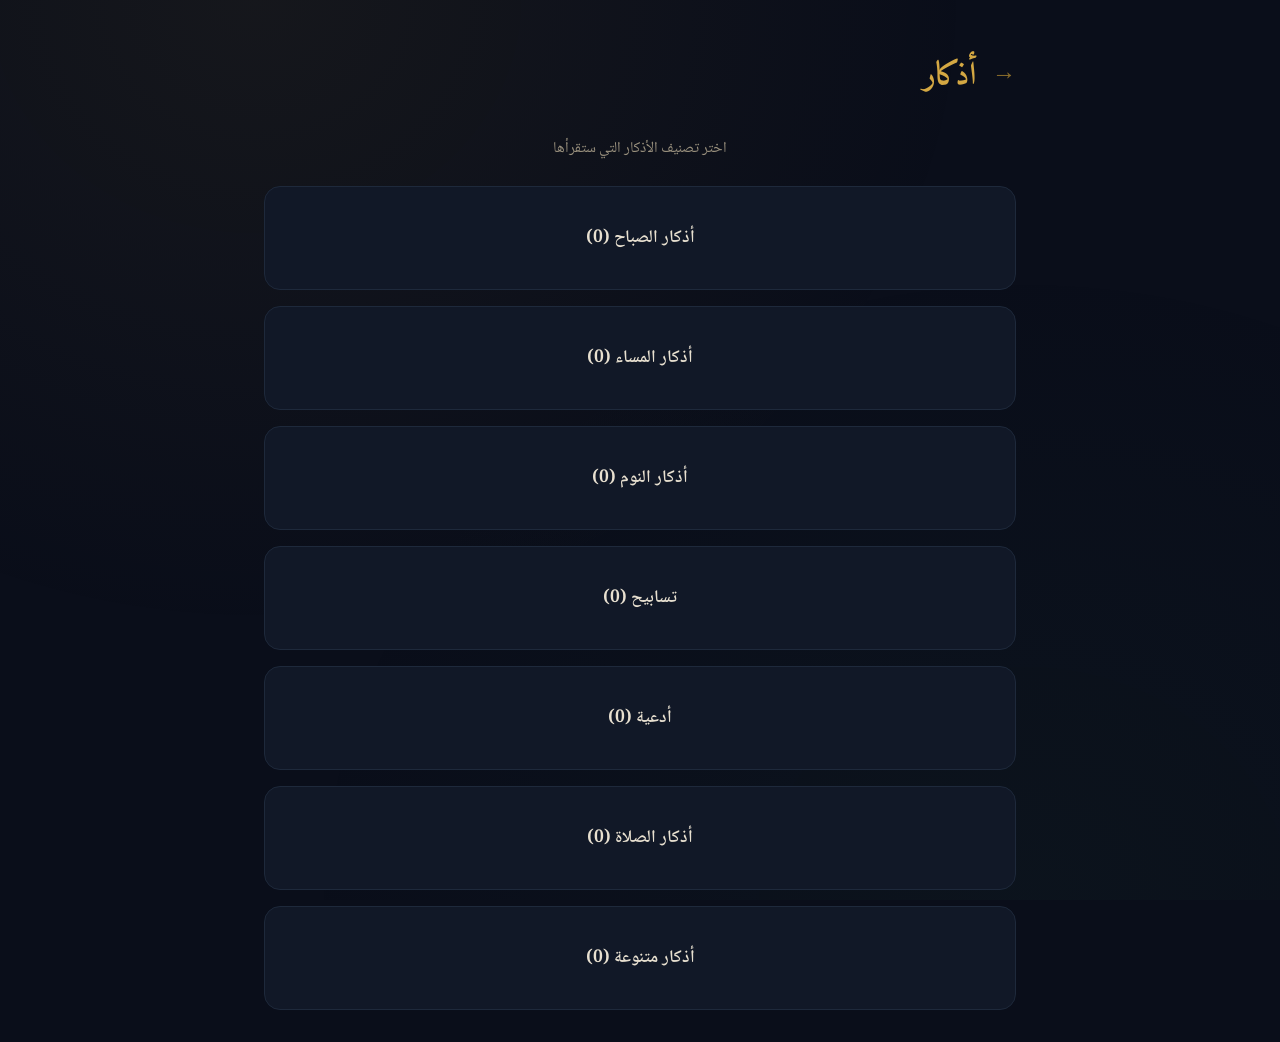
==== commit 05f51eb1: "Phase 2: New adhkar page inspired by OSRC Zikr - Category cards view (like OSRC azkar-categories) - " ====
--- a/src/adhkar.html
+++ b/src/adhkar.html
@@ -3,125 +3,513 @@
 <head>
     <meta charset="UTF-8">
     <meta name="viewport" content="width=device-width, initial-scale=1.0">
-    <title>أذكار وأدعية — نور</title>
+    <title>أذكار — نور</title>
     <link rel="preconnect" href="https://fonts.googleapis.com">
     <link href="https://fonts.googleapis.com/css2?family=Amiri:wght@400;700&family=Noto+Naskh+Arabic:wght@400;500;600;700&display=swap" rel="stylesheet">
     <link rel="stylesheet" href="../design sys/style.css">
+    <style>
+        @property --progress {
+            syntax: "<percentage>";
+            inherits: false;
+            initial-value: 0%;
+        }
+
+        /* Category Cards - OSRC Style */
+        .categories-grid {
+            display: flex;
+            flex-direction: column;
+            gap: 16px;
+            margin-bottom: 32px;
+        }
+
+        .category-card {
+            position: relative;
+            width: 100%;
+            border-radius: 16px;
+            border: 1px solid var(--border);
+            background: var(--bg-card);
+            padding: 36px;
+            text-align: center;
+            transition: all 0.3s;
+            cursor: pointer;
+            overflow: hidden;
+            font-size: 1.1rem;
+            font-weight: 600;
+            color: var(--text-primary);
+        }
+
+        .category-card:hover {
+            background: var(--bg-card-hover);
+            border-color: var(--gold-dim);
+            transform: scale(1.02);
+        }
+
+        .category-card.active {
+            background: var(--gold);
+            border-color: var(--gold);
+            color: var(--bg-primary);
+        }
+
+        .category-card img {
+            position: absolute;
+            inset: 0;
+            height: 100%;
+            width: 100%;
+            object-fit: cover;
+            opacity: 0;
+            transition: opacity 0.3s;
+        }
+
+        .category-card:hover img {
+            opacity: 0.15;
+        }
+
+        .category-card.active img {
+            display: none;
+        }
+
+        .category-card span {
+            position: relative;
+            z-index: 1;
+        }
+
+        .categories-subtitle {
+            text-align: center;
+            color: var(--text-secondary);
+            margin-bottom: 24px;
+            font-size: 0.95rem;
+        }
+
+        /* Stats */
+        .stats-bar {
+            display: flex;
+            justify-content: center;
+            gap: 32px;
+            margin-bottom: 24px;
+            padding: 16px;
+            background: var(--bg-card);
+            border: 1px solid var(--border);
+            border-radius: 16px;
+        }
+
+        .stat-item { text-align: center; }
+
+        .stat-value {
+            font-family: 'Amiri', serif;
+            font-size: 1.5rem;
+            font-weight: 700;
+            color: var(--gold);
+        }
+
+        .stat-label {
+            font-size: 0.8rem;
+            color: var(--text-secondary);
+        }
+
+        /* Section Title */
+        .section-title {
+            font-family: 'Amiri', serif;
+            font-size: 1.5rem;
+            color: var(--gold);
+            text-align: center;
+            margin-bottom: 24px;
+        }
+
+        .section-divider {
+            height: 1px;
+            width: 100%;
+            background: var(--border);
+            margin-bottom: 24px;
+        }
+
+        /* Zikr Card - Exact OSRC Style */
+        .zikr-card {
+            width: 100%;
+            border-radius: 16px;
+            border: 1px solid var(--border);
+            background: var(--bg-card);
+            padding: 32px;
+            text-align: center;
+            transition: all 0.3s;
+        }
+
+        .zikr-card:hover {
+            border-color: var(--gold-dim);
+        }
+
+        .zikr-card.completed {
+            border-color: var(--green);
+            background: rgba(45, 106, 79, 0.08);
+        }
+
+        .zikr-text {
+            border-radius: 12px;
+            background: var(--bg-primary);
+            padding: 20px;
+            font-family: 'Amiri', serif;
+            font-size: 1.125rem;
+            font-weight: 600;
+            line-height: 2.25;
+            color: var(--text-primary);
+            text-align: center;
+        }
+
+        .zikr-count {
+            margin-top: 16px;
+            font-size: 0.875rem;
+            color: var(--gold);
+        }
+
+        .zikr-footer {
+            margin-top: 24px;
+            text-align: right;
+            font-size: 0.875rem;
+            line-height: 1.75;
+            color: var(--text-secondary);
+        }
+
+        .zikr-footer p { margin-bottom: 8px; }
+        .zikr-footer .label { font-weight: 600; color: var(--gold); }
+
+        /* Counter Button - Exact OSRC Style */
+        .counter-btn {
+            position: relative;
+            margin-top: 24px;
+            display: flex;
+            height: 56px;
+            width: 100%;
+            align-items: center;
+            justify-content: center;
+            border-radius: 12px;
+            font-family: 'Noto Naskh Arabic', serif;
+            font-size: 1rem;
+            font-weight: 600;
+            color: var(--text-primary);
+            transition: all 0.3s;
+            border: none;
+            cursor: pointer;
+        }
+
+        .counter-btn.active {
+            background: var(--gold);
+            color: var(--bg-primary);
+        }
+
+        .counter-btn:not(.active) {
+            background: var(--border);
+        }
+
+        .counter-btn:not(.active):hover {
+            background: var(--gold-dim);
+        }
+
+        .counter-btn:disabled {
+            cursor: default;
+        }
+
+        /* Progress Circle - Exact OSRC Style */
+        .progress-circle {
+            position: absolute;
+            right: 16px;
+            width: 28px;
+            height: 28px;
+            border-radius: 50%;
+            background: conic-gradient(var(--gold) var(--progress), var(--border) var(--progress));
+            transition: --progress 0.5s ease;
+        }
+
+        .progress-circle-inner {
+            position: absolute;
+            inset: 3px;
+            border-radius: 50%;
+            background: var(--border);
+        }
+
+        .counter-btn.active .progress-circle-inner {
+            background: var(--gold);
+        }
+
+        /* Reset Button - Exact OSRC Style */
+        .reset-btn {
+            margin-top: 12px;
+            border-radius: 8px;
+            padding: 8px 16px;
+            font-family: 'Noto Naskh Arabic', serif;
+            font-size: 0.875rem;
+            color: var(--text-secondary);
+            background: none;
+            border: none;
+            cursor: pointer;
+            transition: all 0.2s;
+        }
+
+        .reset-btn:hover {
+            background: var(--bg-card-hover);
+            color: var(--text-primary);
+        }
+
+        /* Back to Categories */
+        .back-btn {
+            display: inline-flex;
+            align-items: center;
+            gap: 8px;
+            margin-bottom: 24px;
+            padding: 8px 16px;
+            border-radius: 8px;
+            font-family: 'Noto Naskh Arabic', serif;
+            font-size: 0.9rem;
+            color: var(--text-secondary);
+            background: none;
+            border: none;
+            cursor: pointer;
+            transition: all 0.2s;
+        }
+
+        .back-btn:hover {
+            background: var(--bg-card-hover);
+            color: var(--text-primary);
+        }
+
+        /* Responsive */
+        @media (max-width: 640px) {
+            .zikr-card { padding: 20px; }
+            .zikr-text { font-size: 1rem; line-height: 2; padding: 16px; }
+            .stats-bar { gap: 16px; }
+            .stat-value { font-size: 1.2rem; }
+            .category-card { padding: 28px; font-size: 1rem; }
+        }
+    </style>
 </head>
 <body>
 
     <div class="container">
         <header>
             <a href="index.html" class="back-link">→</a>
-            <h1>أذكار وأدعية</h1>
+            <h1>أذكار</h1>
         </header>
 
-        <div class="filters" id="filters"></div>
-
-        <div id="dhikr-container">
-            <div class="loading">
-                <div class="spinner"></div>
-                <div>جارٍ التحميل...</div>
+        <!-- Categories View -->
+        <div id="categories-view">
+            <p class="categories-subtitle">اختر تصنيف الأذكار التي ستقرأها</p>
+            <div class="categories-grid" id="categoriesGrid"></div>
+        </div>
+
+        <!-- Zikr View (hidden by default) -->
+        <div id="zikr-view" style="display:none;">
+            <button class="back-btn" onclick="showCategories()">← العودة للأقسام</button>
+
+            <h2 class="section-title" id="sectionTitle"></h2>
+            <div class="section-divider"></div>
+
+            <div class="stats-bar" id="statsBar">
+                <div class="stat-item">
+                    <div class="stat-value" id="totalCount">0</div>
+                    <div class="stat-label">إجمالي</div>
+                </div>
+                <div class="stat-item">
+                    <div class="stat-value" id="completedCount">0</div>
+                    <div class="stat-label">مكتمل</div>
+                </div>
+                <div class="stat-item">
+                    <div class="stat-value" id="remainingCount">0</div>
+                    <div class="stat-label">متبقي</div>
+                </div>
             </div>
+
+            <div id="zikr-container" style="display:flex;flex-direction:column;gap:24px;padding-bottom:80px;"></div>
         </div>
     </div>
 
     <script>
-        const DATA_URL = 'https://raw.githubusercontent.com/Gameman2012/athkar/main/data/adhkar.json';
-        const CACHE_KEY = 'adhkar_cache';
-        const CACHE_TTL = 24 * 60 * 60 * 1000;
-
-        let allAdhkar = [];
-        let activeTag = 'الكل';
-
-        function getCached() {
+        // ========== CONFIG ==========
+        const BASE_URL = 'https://raw.githubusercontent.com/Gameman2012/athkar/main/data/';
+        const CATEGORIES = [
+            { key: 'morningAzkar', label: 'أذكار الصباح', gif: 'https://raw.githubusercontent.com/suss200/osrc-zikr/main/public/morning.gif' },
+            { key: 'nightAzkar', label: 'أذكار المساء', gif: 'https://raw.githubusercontent.com/suss200/osrc-zikr/main/public/night.gif' },
+            { key: 'sleepAzkar', label: 'أذكار النوم', gif: 'https://raw.githubusercontent.com/suss200/osrc-zikr/main/public/sleep.gif' },
+            { key: 'tasbih', label: 'تسابيح', gif: '' },
+            { key: 'duas', label: 'أدعية', gif: '' },
+            { key: 'prayerAzkar', label: 'أذكار الصلاة', gif: '' },
+            { key: 'miscAzkar', label: 'أذكار متنوعة', gif: '' }
+        ];
+        const STORAGE_KEY = 'athkar_progress';
+
+        // ========== STATE ==========
+        let allData = {};
+        let currentCategory = null;
+        let progress = {};
+
+        // ========== STORAGE ==========
+        function loadProgress() {
             try {
-                const c = JSON.parse(localStorage.getItem(CACHE_KEY));
-                if (c && Date.now() - c.ts < CACHE_TTL) return c.data;
-            } catch {}
-            return null;
-        }
-
-        function setCache(data) {
-            try { localStorage.setItem(CACHE_KEY, JSON.stringify({ ts: Date.now(), data })); } catch {}
-        }
-
-        async function loadAdhkar() {
-            const cached = getCached();
-            if (cached) {
-                allAdhkar = cached.adhkar;
-                renderFilters(cached.tags);
-                renderAdhkar(allAdhkar);
+                const saved = localStorage.getItem(STORAGE_KEY);
+                if (saved) progress = JSON.parse(saved);
+            } catch (e) { progress = {}; }
+        }
+
+        function saveProgress() {
+            try {
+                localStorage.setItem(STORAGE_KEY, JSON.stringify(progress));
+            } catch (e) {}
+        }
+
+        // ========== DATA ==========
+        async function loadAllSources() {
+            try {
+                const promises = CATEGORIES.map(async (cat) => {
+                    try {
+                        const res = await fetch(BASE_URL + cat.key + '.json');
+                        if (!res.ok) throw new Error(`HTTP ${res.status}`);
+                        const data = await res.json();
+                        allData[cat.key] = data.adhkar || [];
+                    } catch (e) {
+                        console.warn(`Failed to load ${cat.key}:`, e);
+                        allData[cat.key] = [];
+                    }
+                });
+
+                await Promise.all(promises);
+                loadProgress();
+                renderCategories();
+            } catch (err) {
+                console.error(err);
+            }
+        }
+
+        // ========== CATEGORIES VIEW ==========
+        function renderCategories() {
+            const grid = document.getElementById('categoriesGrid');
+            grid.innerHTML = CATEGORIES.map(cat => {
+                const count = (allData[cat.key] || []).length;
+                const imgTag = cat.gif ? `<img src="${cat.gif}" alt="">` : '';
+                return `
+                <div class="category-card" onclick="selectCategory('${cat.key}')">
+                    ${imgTag}
+                    <span>${cat.label} (${count})</span>
+                </div>
+                `;
+            }).join('');
+        }
+
+        function selectCategory(key) {
+            currentCategory = key;
+            const cat = CATEGORIES.find(c => c.key === key);
+            document.getElementById('sectionTitle').textContent = cat.label;
+            document.getElementById('categories-view').style.display = 'none';
+            document.getElementById('zikr-view').style.display = 'block';
+            updateStats();
+            renderZikr();
+        }
+
+        function showCategories() {
+            document.getElementById('categories-view').style.display = 'block';
+            document.getElementById('zikr-view').style.display = 'none';
+            currentCategory = null;
+        }
+
+        // ========== STATS ==========
+        function updateStats() {
+            const all = allData[currentCategory] || [];
+            const total = all.length;
+            const completed = all.filter(d => {
+                const p = progress[d.id];
+                return p && p.count >= d.count;
+            }).length;
+
+            document.getElementById('totalCount').textContent = total;
+            document.getElementById('completedCount').textContent = completed;
+            document.getElementById('remainingCount').textContent = total - completed;
+        }
+
+        // ========== RENDER ZIKR - OSRC Style ==========
+        function renderZikr() {
+            const container = document.getElementById('zikr-container');
+            const all = allData[currentCategory] || [];
+
+            if (all.length === 0) {
+                container.innerHTML = '<div class="empty-state">لا أذكار في هذا القسم</div>';
                 return;
             }
-            try {
-                const res = await fetch(DATA_URL);
-                const data = await res.json();
-                setCache(data);
-                allAdhkar = data.adhkar;
-                renderFilters(data.tags);
-                renderAdhkar(allAdhkar);
-            } catch (err) {
-                document.getElementById('dhikr-container').innerHTML =
-                    '<div class="empty-state">حدث خطأ أثناء تحميل البيانات</div>';
+
+            container.innerHTML = all.map(d => {
+                const p = progress[d.id] || { count: 0 };
+                const current = Math.min(p.count || 0, d.count);
+                const isComplete = current >= d.count;
+                const percent = d.count > 0 ? (current / d.count) * 100 : 0;
+
+                return `
+                <div class="zikr-card ${isComplete ? 'completed' : ''}" data-id="${d.id}">
+                    
+                    <div class="zikr-text">${d.text}</div>
+
+                    <div class="zikr-count">${d.count} مرات</div>
+
+                    ${(d.source || d.footer) ? `
+                    <div class="zikr-footer">
+                        ${d.footer ? `<p><span class="label">فضله:</span> ${d.footer}</p>` : ''}
+                        ${d.source ? `<p><span class="label">صحته:</span> ${d.source}</p>` : ''}
+                    </div>
+                    ` : ''}
+
+                    <button
+                        onclick="countZikr('${d.id}')"
+                        ${isComplete ? 'disabled' : ''}
+                        class="counter-btn ${isComplete ? '' : 'active'}"
+                    >
+                        <span>
+                            ${isComplete
+                                ? 'تم الذكر ✓'
+                                : `اضغط لاحتساب المرات · ${current}`
+                            }
+                        </span>
+                        <div class="progress-circle" style="--progress:${percent}%">
+                            <div class="progress-circle-inner"></div>
+                        </div>
+                    </button>
+
+                    <button
+                        onclick="resetZikr('${d.id}')"
+                        class="reset-btn"
+                    >
+                        ↻ إعادة العد
+                    </button>
+
+                </div>
+                `;
+            }).join('');
+        }
+
+        // ========== COUNTER ==========
+        function countZikr(id) {
+            if (!progress[id]) progress[id] = { count: 0 };
+            const zikr = findZikr(id);
+            if (!zikr) return;
+
+            if (progress[id].count < zikr.count) {
+                progress[id].count++;
+                saveProgress();
+                updateStats();
+                renderZikr();
             }
         }
 
-        function renderFilters(tags) {
-            const container = document.getElementById('filters');
-            const allBtn = document.createElement('button');
-            allBtn.className = 'filter-btn active';
-            allBtn.textContent = 'الكل';
-            allBtn.onclick = () => filterByTag('الكل');
-            container.appendChild(allBtn);
-
-            tags.forEach(tag => {
-                const btn = document.createElement('button');
-                btn.className = 'filter-btn';
-                btn.textContent = tag;
-                btn.onclick = () => filterByTag(tag);
-                container.appendChild(btn);
-            });
-        }
-
-        function filterByTag(tag) {
-            activeTag = tag;
-            document.querySelectorAll('.filter-btn').forEach(btn => {
-                btn.classList.toggle('active', btn.textContent === tag);
-            });
-
-            if (tag === 'الكل') {
-                renderAdhkar(allAdhkar);
-            } else {
-                const filtered = allAdhkar.filter(d => d.tags.includes(tag));
-                renderAdhkar(filtered);
+        function resetZikr(id) {
+            progress[id] = { count: 0 };
+            saveProgress();
+            updateStats();
+            renderZikr();
+        }
+
+        function findZikr(id) {
+            for (const source of Object.values(allData)) {
+                const found = source.find(d => d.id === id);
+                if (found) return found;
             }
-        }
-
-        function renderAdhkar(adhkar) {
-            const container = document.getElementById('dhikr-container');
-
-            if (adhkar.length === 0) {
-                container.innerHTML = '<div class="empty-state">لا أذكار في هذا التصنيف</div>';
-                return;
-            }
-
-            container.innerHTML = '<div class="dhikr-list">' + adhkar.map(d => `
-                <div class="dhikr-card">
-                    <div class="dhikr-text">${d.text}</div>
-                    <div class="dhikr-meta">
-                        <span class="dhikr-count">التكرار: ${d.count}</span>
-                        <span class="dhikr-source">${d.source}</span>
-                        <div class="dhikr-tags">
-                            ${d.tags.map(t => `<span class="dhikr-tag">${t}</span>`).join('')}
-                        </div>
-                    </div>
-                    ${d.footer ? `<div class="dhikr-footer">${d.footer}</div>` : ''}
-                </div>
-            `).join('') + '</div>';
-        }
-
-        loadAdhkar();
+            return null;
+        }
+
+        // ========== INIT ==========
+        loadAllSources();
     </script>
 
 </body>
